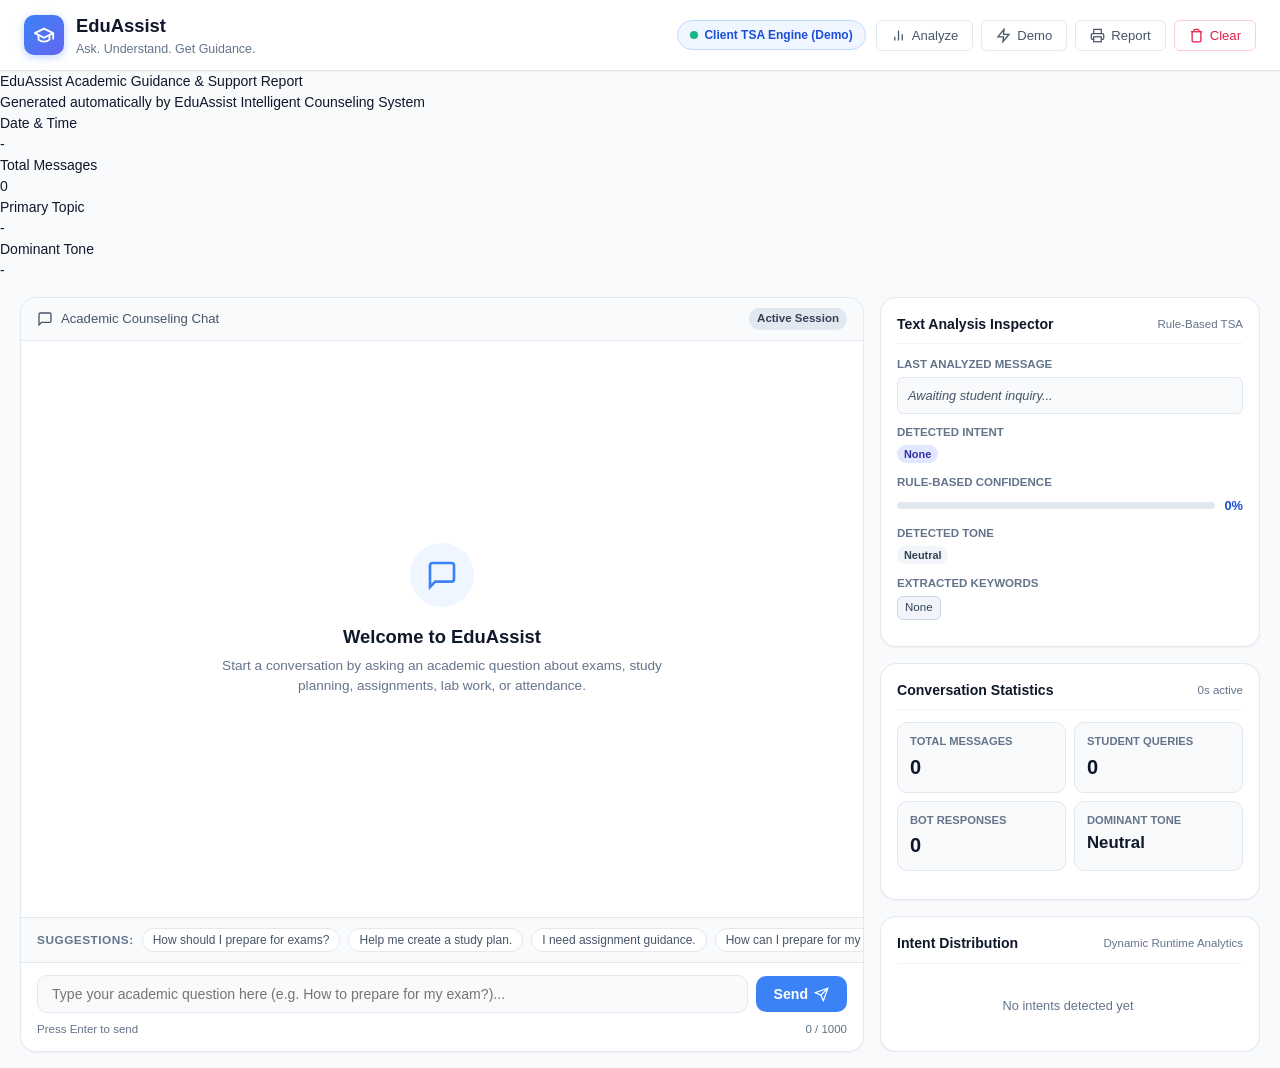
==== index.html @ 3dcf059a "feat: complete EduAssist TSA chatbot with dual-mode Flask API and GitHub Pages demo" ====
<!DOCTYPE html>
<html lang="en">
<head>
  <meta charset="UTF-8">
  <meta name="viewport" content="width=device-width, initial-scale=1.0">
  <title>EduAssist — Intelligent Student Support & Academic Guidance Chatbot</title>
  
  <!-- Relative paths ensure 100% compatibility with GitHub Pages repository subpaths -->
  <link rel="stylesheet" href="./css/styles.css">
  <link rel="stylesheet" href="./css/print.css" media="print">
  <link rel="icon" href="data:image/svg+xml,<svg xmlns='http://www.w3.org/2000/svg' viewBox='0 0 24 24' fill='%233b82f6'><path d='M12 3L1 9l11 6 9-4.91V17h2V9L12 3zm0 8.55L4.47 9 12 4.91 19.53 9 12 11.55zM5 13.18v4L12 21l7-3.82v-4L12 17l-7-3.82z'/></svg>">
</head>
<body>

  <!-- Application Header -->
  <header class="app-header">
    <div class="brand-section">
      <div class="brand-icon">
        <svg width="22" height="22" viewBox="0 0 24 24" fill="none" stroke="currentColor" stroke-width="2" stroke-linecap="round" stroke-linejoin="round">
          <path d="M22 10v6M2 10l10-5 10 5-10 5z"/>
          <path d="M6 12v5c3 3 9 3 12 0v-5"/>
        </svg>
      </div>
      <div class="brand-title-wrap">
        <h1 class="brand-title">EduAssist</h1>
        <span class="brand-tagline">Ask. Understand. Get Guidance.</span>
      </div>
    </div>

    <div class="header-status-controls">
      <!-- Active Processing Engine Badge -->
      <div id="engineModeBadge" class="engine-badge" title="Click to view engine architecture">
        <span class="engine-dot"></span>
        <span id="engineModeText">Connecting...</span>
      </div>

      <!-- Action Buttons -->
      <div class="header-actions">
        <button id="btnAnalyze" class="btn btn-secondary" title="Analyze conversation summary">
          <svg width="15" height="15" viewBox="0 0 24 24" fill="none" stroke="currentColor" stroke-width="2"><path d="M18 20V10M12 20V4M6 20v-6"/></svg>
          Analyze
        </button>
        <button id="btnDemo" class="btn btn-secondary" title="Load realistic demo conversation">
          <svg width="15" height="15" viewBox="0 0 24 24" fill="none" stroke="currentColor" stroke-width="2"><polygon points="13 2 3 14 12 14 11 22 21 10 12 10 13 2"/></svg>
          Demo
        </button>
        <button id="btnPrint" class="btn btn-secondary" title="Print or Export conversation report">
          <svg width="15" height="15" viewBox="0 0 24 24" fill="none" stroke="currentColor" stroke-width="2"><polyline points="6 9 6 2 18 2 18 9"/><path d="M6 18H4a2 2 0 0 1-2-2v-5a2 2 0 0 1 2-2h16a2 2 0 0 1 2 2v5a2 2 0 0 1-2 2h-2"/><rect x="6" y="14" width="12" height="8"/></svg>
          Report
        </button>
        <button id="btnClear" class="btn btn-danger-outline" title="Clear current chat and reset analytics">
          <svg width="15" height="15" viewBox="0 0 24 24" fill="none" stroke="currentColor" stroke-width="2"><polyline points="3 6 5 6 21 6"/><path d="M19 6v14a2 2 0 0 1-2 2H7a2 2 0 0 1-2-2V6m3 0V4a2 2 0 0 1 2-2h4a2 2 0 0 1 2 2v2"/></svg>
          Clear
        </button>
      </div>
    </div>
  </header>

  <!-- Printable Header Container (Used exclusively when printing report) -->
  <div class="print-report-header">
    <div class="print-report-title">EduAssist Academic Guidance & Support Report</div>
    <div class="print-report-subtitle">Generated automatically by EduAssist Intelligent Counseling System</div>
    <div class="print-meta-grid">
      <div class="print-meta-item">
        <div class="print-meta-label">Date & Time</div>
        <div id="printDate" class="print-meta-val">-</div>
      </div>
      <div class="print-meta-item">
        <div class="print-meta-label">Total Messages</div>
        <div id="printTotalMsgs" class="print-meta-val">0</div>
      </div>
      <div class="print-meta-item">
        <div class="print-meta-label">Primary Topic</div>
        <div id="printPrimaryIntent" class="print-meta-val">-</div>
      </div>
      <div class="print-meta-item">
        <div class="print-meta-label">Dominant Tone</div>
        <div id="printTone" class="print-meta-val">-</div>
      </div>
    </div>
  </div>

  <!-- Main Application Workspace -->
  <main class="main-container">
    
    <!-- Left Column: Chat Workspace -->
    <section class="chat-workspace">
      <div class="chat-banner">
        <div class="chat-banner-info">
          <svg width="16" height="16" viewBox="0 0 24 24" fill="none" stroke="currentColor" stroke-width="2"><path d="M21 15a2 2 0 0 1-2 2H7l-4 4V5a2 2 0 0 1 2-2h14a2 2 0 0 1 2 2z"/></svg>
          Academic Counseling Chat
        </div>
        <span class="chat-banner-badge" id="sessionStatusBadge">Active Session</span>
      </div>

      <!-- Message History Container -->
      <div id="chatMessages" class="chat-messages">
        <!-- Empty State Placeholder -->
        <div id="emptyState" class="chat-empty-state">
          <div class="empty-state-icon">
            <svg width="32" height="32" viewBox="0 0 24 24" fill="none" stroke="currentColor" stroke-width="2"><path d="M21 15a2 2 0 0 1-2 2H7l-4 4V5a2 2 0 0 1 2-2h14a2 2 0 0 1 2 2z"/></svg>
          </div>
          <h2 class="empty-state-title">Welcome to EduAssist</h2>
          <p class="empty-state-desc">
            Start a conversation by asking an academic question about exams, study planning, assignments, lab work, or attendance.
          </p>
        </div>
      </div>

      <!-- Typing Indicator -->
      <div id="typingIndicator" class="typing-indicator">
        <div class="typing-dots">
          <span class="typing-dot"></span>
          <span class="typing-dot"></span>
          <span class="typing-dot"></span>
        </div>
        <span>Analyzing your question...</span>
      </div>

      <!-- Suggested Questions Bar -->
      <div class="suggested-bar">
        <span class="suggested-label">Suggestions:</span>
        <button class="suggested-btn" data-query="How should I prepare for exams?">How should I prepare for exams?</button>
        <button class="suggested-btn" data-query="Help me create a study plan.">Help me create a study plan.</button>
        <button class="suggested-btn" data-query="I need assignment guidance.">I need assignment guidance.</button>
        <button class="suggested-btn" data-query="How can I prepare for my lab?">How can I prepare for my lab?</button>
        <button class="suggested-btn" data-query="How can I improve my attendance?">How can I improve my attendance?</button>
      </div>

      <!-- Message Composer -->
      <footer class="chat-composer">
        <div class="composer-input-row">
          <input 
            type="text" 
            id="messageInput" 
            class="composer-input" 
            placeholder="Type your academic question here (e.g. How to prepare for my exam?)..." 
            maxlength="1000"
            autocomplete="off"
          />
          <button id="btnSend" class="btn-send" title="Send message">
            <span>Send</span>
            <svg width="15" height="15" viewBox="0 0 24 24" fill="none" stroke="currentColor" stroke-width="2"><line x1="22" y1="2" x2="11" y2="13"/><polygon points="22 2 15 22 11 13 2 9 22 2"/></svg>
          </button>
        </div>
        <div class="composer-meta">
          <span>Press Enter to send</span>
          <span id="charCounter">0 / 1000</span>
        </div>
      </footer>
    </section>

    <!-- Right Column: Text Analysis & Dashboard Workspace -->
    <aside class="analytics-workspace">
      
      <!-- Panel 1: Live Text Analysis Inspector -->
      <div class="panel-card">
        <div class="panel-title">
          <span>Text Analysis Inspector</span>
          <span class="panel-subtitle">Rule-Based TSA</span>
        </div>

        <div class="analysis-inspect-row">
          <div class="inspect-label">Last Analyzed Message</div>
          <div id="inspectMessage" class="inspect-msg-box">Awaiting student inquiry...</div>
        </div>

        <div class="analysis-inspect-row">
          <div class="inspect-label">Detected Intent</div>
          <div id="inspectIntent" class="inspect-val">
            <span class="tag-badge tag-intent">None</span>
          </div>
        </div>

        <div class="analysis-inspect-row">
          <div class="inspect-label">Rule-Based Confidence</div>
          <div class="confidence-bar-wrap">
            <div class="progress-track">
              <div id="confidenceFill" class="progress-fill" style="width: 0%;"></div>
            </div>
            <span id="confidenceValText" class="confidence-val-text">0%</span>
          </div>
        </div>

        <div class="analysis-inspect-row">
          <div class="inspect-label">Detected Tone</div>
          <div id="inspectTone" class="inspect-val">
            <span class="tag-badge tag-tone-neutral">Neutral</span>
          </div>
        </div>

        <div class="analysis-inspect-row">
          <div class="inspect-label">Extracted Keywords</div>
          <div id="inspectKeywords" class="keyword-tags-wrap">
            <span class="keyword-tag">None</span>
          </div>
        </div>
      </div>

      <!-- Panel 2: Conversation Statistics -->
      <div class="panel-card">
        <div class="panel-title">
          <span>Conversation Statistics</span>
          <span class="panel-subtitle" id="statDuration">0s active</span>
        </div>

        <div class="dashboard-grid">
          <div class="stat-card">
            <span class="stat-label">Total Messages</span>
            <span id="statTotalMsgs" class="stat-value">0</span>
          </div>
          <div class="stat-card">
            <span class="stat-label">Student Queries</span>
            <span id="statStudentMsgs" class="stat-value">0</span>
          </div>
          <div class="stat-card">
            <span class="stat-label">Bot Responses</span>
            <span id="statBotMsgs" class="stat-value">0</span>
          </div>
          <div class="stat-card">
            <span class="stat-label">Dominant Tone</span>
            <span id="statDominantTone" class="stat-value" style="font-size: 1.05rem;">Neutral</span>
          </div>
        </div>
      </div>

      <!-- Panel 3: Intent Analytics Distribution -->
      <div class="panel-card">
        <div class="panel-title">
          <span>Intent Distribution</span>
          <span class="panel-subtitle">Dynamic Runtime Analytics</span>
        </div>

        <div id="intentDistList" class="distribution-list">
          <div style="font-size: 0.8rem; color: var(--color-text-muted); text-align: center; padding: 20px 0;">
            No intents detected yet
          </div>
        </div>
      </div>

    </aside>
  </main>

  <!-- ============================================================================
       Modals
       ============================================================================ -->

  <!-- Modal 1: Clear Confirmation -->
  <div id="modalClear" class="modal-overlay">
    <div class="modal-box">
      <div class="modal-header">
        <h3 class="modal-title">Clear Conversation History</h3>
        <button class="btn-close-modal" data-close-modal="modalClear">&times;</button>
      </div>
      <div class="modal-body">
        <p>Are you sure you want to clear the entire chat conversation?</p>
        <p style="margin-top: 10px;">This will reset runtime conversation logs, intent distribution metrics, and live session analytics.</p>
      </div>
      <div class="modal-footer">
        <button class="btn btn-secondary" data-close-modal="modalClear">Cancel</button>
        <button id="btnConfirmClear" class="btn btn-primary" style="background-color: #e11d48;">Clear All</button>
      </div>
    </div>
  </div>

  <!-- Modal 2: Conversation Analysis Summary -->
  <div id="modalAnalysis" class="modal-overlay">
    <div class="modal-box" style="max-width: 650px;">
      <div class="modal-header">
        <h3 class="modal-title">Conversation Analysis & Summary</h3>
        <button class="btn-close-modal" data-close-modal="modalAnalysis">&times;</button>
      </div>
      <div id="analysisModalBody" class="modal-body">
        <!-- Rendered dynamically -->
      </div>
      <div class="modal-footer">
        <button id="btnExportAnalysis" class="btn btn-primary">
          <svg width="15" height="15" viewBox="0 0 24 24" fill="none" stroke="currentColor" stroke-width="2"><polyline points="6 9 6 2 18 2 18 9"/><path d="M6 18H4a2 2 0 0 1-2-2v-5a2 2 0 0 1 2-2h16a2 2 0 0 1 2 2v5a2 2 0 0 1-2 2h-2"/><rect x="6" y="14" width="12" height="8"/></svg>
          Print Report
        </button>
        <button class="btn btn-secondary" data-close-modal="modalAnalysis">Close</button>
      </div>
    </div>
  </div>

  <!-- Modal 3: Engine Architecture Information -->
  <div id="modalEngineInfo" class="modal-overlay">
    <div class="modal-box">
      <div class="modal-header">
        <h3 class="modal-title">EduAssist Architecture & Engine Mode</h3>
        <button class="btn-close-modal" data-close-modal="modalEngineInfo">&times;</button>
      </div>
      <div class="modal-body">
        <p><strong>EduAssist Dual-Engine Architecture:</strong></p>
        <p style="margin-top: 8px;">
          <strong>Mode 1 — Full Flask Application:</strong><br>
          Browser (HTML/CSS/JS) &rarr; Fetch API &rarr; Flask REST API &rarr; Python NLP Preprocessing & Intent Engine.
        </p>
        <p style="margin-top: 10px;">
          <strong>Mode 2 — GitHub Pages Static Demo:</strong><br>
          Static Browser &rarr; Client-Side TSA Engine (Vanilla JavaScript). Reproduces 100% of the identical preprocessing, intent matching, tone detection, and confidence estimation without needing a Python backend on static GitHub Pages hosting.
        </p>
        <div style="margin-top: 14px; padding: 10px; background-color: #f1f5f9; border-radius: 6px; font-size: 0.8rem;">
          <strong>Currently Active Engine:</strong> <span id="currentEngineDetailsText" style="color: var(--color-brand-dark); font-weight: bold;">Detecting...</span>
        </div>
      </div>
      <div class="modal-footer">
        <button class="btn btn-secondary" data-close-modal="modalEngineInfo">Close</button>
      </div>
    </div>
  </div>

  <!-- Toast Container -->
  <div id="toastContainer" class="toast-container"></div>

  <!-- Scripts -->
  <!-- Relative paths ensure 100% GitHub Pages compatibility -->
  <script src="./js/tsa_engine.js"></script>
  <script src="./js/api_client.js"></script>
  <script src="./js/app.js"></script>

</body>
</html>
---- css/styles.css ----
/* ==============================================================================
   EduAssist - Intelligent Student Support & Academic Guidance Chatbot
   Modern Education / TSA Design System Stylesheet
   ============================================================================== */

:root {
  --font-family: -apple-system, BlinkMacSystemFont, "Segoe UI", Roboto, "Helvetica Neue", Arial, sans-serif;
  
  /* Primary & Slate Palette */
  --color-bg: #f8fafc;
  --color-surface: #ffffff;
  --color-surface-hover: #f1f5f9;
  --color-border: #e2e8f0;
  --color-border-focus: #3b82f6;
  
  --color-text-primary: #0f172a;
  --color-text-secondary: #475569;
  --color-text-muted: #64748b;
  --color-text-inverse: #ffffff;
  
  /* Brand Accent */
  --color-brand: #3b82f6;
  --color-brand-hover: #2563eb;
  --color-brand-light: #eff6ff;
  --color-brand-dark: #1d4ed8;
  --color-indigo: #6366f1;
  --color-indigo-light: #eef2ff;

  /* Emotional & Status Tones */
  --color-positive: #10b981;
  --color-positive-bg: #ecfdf5;
  --color-positive-border: #a7f3d0;
  --color-positive-text: #065f46;

  --color-concerned: #f59e0b;
  --color-concerned-bg: #fffbeb;
  --color-concerned-border: #fde68a;
  --color-concerned-text: #92400e;

  --color-frustrated: #f43f5e;
  --color-frustrated-bg: #fff1f2;
  --color-frustrated-border: #fecdd3;
  --color-frustrated-text: #9f1239;

  --color-neutral: #64748b;
  --color-neutral-bg: #f1f5f9;
  --color-neutral-border: #cbd5e1;
  --color-neutral-text: #334155;

  /* Shadows & Radius */
  --radius-sm: 6px;
  --radius-md: 10px;
  --radius-lg: 16px;
  --radius-full: 9999px;

  --shadow-sm: 0 1px 2px 0 rgba(0, 0, 0, 0.05);
  --shadow-md: 0 4px 6px -1px rgba(0, 0, 0, 0.08), 0 2px 4px -2px rgba(0, 0, 0, 0.04);
  --shadow-lg: 0 10px 15px -3px rgba(0, 0, 0, 0.1), 0 4px 6px -4px rgba(0, 0, 0, 0.05);
  --shadow-modal: 0 20px 25px -5px rgba(0, 0, 0, 0.15), 0 8px 10px -6px rgba(0, 0, 0, 0.1);

  --transition-fast: 0.15s ease;
  --transition-normal: 0.25s ease;
}

*, *::before, *::after {
  box-sizing: border-box;
  margin: 0;
  padding: 0;
}

body {
  font-family: var(--font-family);
  background-color: var(--color-bg);
  color: var(--color-text-primary);
  line-height: 1.5;
  font-size: 14px;
  -webkit-font-smoothing: antialiased;
  min-height: 100vh;
  display: flex;
  flex-direction: column;
}

/* ==============================================================================
   Application Header
   ============================================================================== */
.app-header {
  background-color: var(--color-surface);
  border-bottom: 1px solid var(--color-border);
  padding: 12px 24px;
  display: flex;
  align-items: center;
  justify-content: space-between;
  position: sticky;
  top: 0;
  z-index: 40;
  box-shadow: var(--shadow-sm);
}

.brand-section {
  display: flex;
  align-items: center;
  gap: 12px;
}

.brand-icon {
  width: 40px;
  height: 40px;
  border-radius: var(--radius-md);
  background: linear-gradient(135deg, var(--color-brand), var(--color-indigo));
  display: flex;
  align-items: center;
  justify-content: center;
  color: white;
  box-shadow: 0 2px 8px rgba(59, 130, 246, 0.35);
}

.brand-title-wrap {
  display: flex;
  flex-direction: column;
}

.brand-title {
  font-size: 1.15rem;
  font-weight: 700;
  color: var(--color-text-primary);
  display: flex;
  align-items: center;
  gap: 8px;
}

.brand-tagline {
  font-size: 0.78rem;
  color: var(--color-text-muted);
  font-weight: 500;
}

.header-status-controls {
  display: flex;
  align-items: center;
  gap: 10px;
}

/* Engine Mode Badge */
.engine-badge {
  display: inline-flex;
  align-items: center;
  gap: 6px;
  padding: 5px 12px;
  border-radius: var(--radius-full);
  font-size: 0.75rem;
  font-weight: 600;
  background-color: var(--color-brand-light);
  color: var(--color-brand-dark);
  border: 1px solid rgba(59, 130, 246, 0.2);
  cursor: pointer;
  transition: var(--transition-fast);
}

.engine-badge:hover {
  background-color: #dbeafe;
}

.engine-dot {
  width: 8px;
  height: 8px;
  border-radius: 50%;
  background-color: var(--color-positive);
  animation: pulse-dot 2s infinite ease-in-out;
}

@keyframes pulse-dot {
  0%, 100% { opacity: 1; transform: scale(1); }
  50% { opacity: 0.6; transform: scale(1.2); }
}

/* Header Action Buttons */
.header-actions {
  display: flex;
  align-items: center;
  gap: 8px;
}

.btn {
  display: inline-flex;
  align-items: center;
  justify-content: center;
  gap: 6px;
  padding: 7px 14px;
  font-size: 0.82rem;
  font-weight: 500;
  border-radius: var(--radius-sm);
  border: 1px solid transparent;
  cursor: pointer;
  transition: var(--transition-fast);
  text-decoration: none;
  font-family: inherit;
}

.btn-secondary {
  background-color: var(--color-surface);
  border-color: var(--color-border);
  color: var(--color-text-secondary);
}

.btn-secondary:hover {
  background-color: var(--color-surface-hover);
  color: var(--color-text-primary);
  border-color: #cbd5e1;
}

.btn-primary {
  background-color: var(--color-brand);
  color: white;
}

.btn-primary:hover {
  background-color: var(--color-brand-hover);
}

.btn-danger-outline {
  background-color: transparent;
  border-color: #fecdd3;
  color: #e11d48;
}

.btn-danger-outline:hover {
  background-color: #fff1f2;
}

/* ==============================================================================
   Main Workspace Layout
   ============================================================================== */
.main-container {
  flex: 1;
  max-width: 1440px;
  width: 100%;
  margin: 0 auto;
  padding: 16px 20px;
  display: grid;
  grid-template-columns: 1fr 380px;
  gap: 16px;
  height: calc(100vh - 65px);
  overflow: hidden;
}

/* ==============================================================================
   Chat Workspace Column
   ============================================================================== */
.chat-workspace {
  background-color: var(--color-surface);
  border: 1px solid var(--color-border);
  border-radius: var(--radius-lg);
  display: flex;
  flex-direction: column;
  height: 100%;
  overflow: hidden;
  box-shadow: var(--shadow-sm);
}

.chat-banner {
  padding: 10px 16px;
  background-color: #f8fafc;
  border-bottom: 1px solid var(--color-border);
  display: flex;
  align-items: center;
  justify-content: space-between;
}

.chat-banner-info {
  display: flex;
  align-items: center;
  gap: 8px;
  font-size: 0.82rem;
  color: var(--color-text-secondary);
  font-weight: 500;
}

.chat-banner-badge {
  padding: 2px 8px;
  border-radius: var(--radius-full);
  font-size: 0.72rem;
  background-color: #e2e8f0;
  color: #334155;
  font-weight: 600;
}

/* Message Thread */
.chat-messages {
  flex: 1;
  overflow-y: auto;
  padding: 20px;
  display: flex;
  flex-direction: column;
  gap: 16px;
  scroll-behavior: smooth;
}

/* Empty State */
.chat-empty-state {
  display: flex;
  flex-direction: column;
  align-items: center;
  justify-content: center;
  text-align: center;
  height: 100%;
  padding: 40px 20px;
  color: var(--color-text-muted);
}

.empty-state-icon {
  width: 64px;
  height: 64px;
  border-radius: 50%;
  background-color: var(--color-brand-light);
  color: var(--color-brand);
  display: flex;
  align-items: center;
  justify-content: center;
  margin-bottom: 16px;
}

.empty-state-title {
  font-size: 1.15rem;
  font-weight: 600;
  color: var(--color-text-primary);
  margin-bottom: 6px;
}

.empty-state-desc {
  font-size: 0.85rem;
  max-width: 440px;
  line-height: 1.45;
  margin-bottom: 20px;
}

/* Message Rows */
.message-row {
  display: flex;
  gap: 12px;
  max-width: 82%;
  animation: fadeIn 0.2s ease forwards;
}

@keyframes fadeIn {
  from { opacity: 0; transform: translateY(6px); }
  to { opacity: 1; transform: translateY(0); }
}

.message-row.student {
  align-self: flex-end;
  flex-direction: row-reverse;
}

.message-row.bot {
  align-self: flex-start;
}

.avatar {
  width: 34px;
  height: 34px;
  border-radius: 50%;
  flex-shrink: 0;
  display: flex;
  align-items: center;
  justify-content: center;
  font-size: 0.85rem;
  font-weight: 600;
}

.avatar-bot {
  background: linear-gradient(135deg, var(--color-brand), var(--color-indigo));
  color: white;
  box-shadow: 0 2px 4px rgba(59, 130, 246, 0.25);
}

.avatar-student {
  background-color: #0f172a;
  color: white;
}

.message-body {
  display: flex;
  flex-direction: column;
  gap: 5px;
}

.message-bubble {
  padding: 12px 16px;
  border-radius: var(--radius-lg);
  font-size: 0.88rem;
  line-height: 1.5;
  word-break: break-word;
}

.message-row.student .message-bubble {
  background-color: #0f172a;
  color: #ffffff;
  border-bottom-right-radius: 4px;
}

.message-row.bot .message-bubble {
  background-color: #ffffff;
  color: var(--color-text-primary);
  border: 1px solid var(--color-border);
  border-bottom-left-radius: 4px;
  box-shadow: var(--shadow-sm);
}

.message-bubble p {
  margin-bottom: 8px;
}

.message-bubble p:last-child {
  margin-bottom: 0;
}

.message-bubble ul, .message-bubble ol {
  margin-left: 20px;
  margin-top: 6px;
  margin-bottom: 6px;
}

.message-bubble li {
  margin-bottom: 4px;
}

.message-meta {
  display: flex;
  align-items: center;
  gap: 8px;
  font-size: 0.72rem;
  color: var(--color-text-muted);
}

.message-row.student .message-meta {
  justify-content: flex-end;
}

/* Badges for Intent & Tone in Message Meta */
.tag-badge {
  display: inline-flex;
  align-items: center;
  gap: 4px;
  padding: 1px 7px;
  border-radius: var(--radius-full);
  font-size: 0.68rem;
  font-weight: 600;
}

.tag-intent {
  background-color: #e0e7ff;
  color: #3730a3;
}

.tag-tone-positive {
  background-color: var(--color-positive-bg);
  color: var(--color-positive-text);
  border: 1px solid var(--color-positive-border);
}

.tag-tone-concerned {
  background-color: var(--color-concerned-bg);
  color: var(--color-concerned-text);
  border: 1px solid var(--color-concerned-border);
}

.tag-tone-frustrated {
  background-color: var(--color-frustrated-bg);
  color: var(--color-frustrated-text);
  border: 1px solid var(--color-frustrated-border);
}

.tag-tone-neutral {
  background-color: var(--color-neutral-bg);
  color: var(--color-neutral-text);
}

/* Follow-up Suggestion Chips */
.follow-up-container {
  display: flex;
  flex-wrap: wrap;
  gap: 6px;
  margin-top: 8px;
}

.follow-up-chip {
  padding: 5px 12px;
  border-radius: var(--radius-full);
  background-color: var(--color-brand-light);
  border: 1px solid #bfdbfe;
  color: var(--color-brand-dark);
  font-size: 0.76rem;
  font-weight: 500;
  cursor: pointer;
  transition: var(--transition-fast);
  display: inline-flex;
  align-items: center;
  gap: 4px;
}

.follow-up-chip:hover {
  background-color: #dbeafe;
  border-color: #93c5fd;
  transform: translateY(-1px);
}

/* Typing Indicator */
.typing-indicator {
  display: none;
  align-items: center;
  gap: 10px;
  padding: 10px 16px;
  background-color: #f8fafc;
  border: 1px solid var(--color-border);
  border-radius: var(--radius-lg);
  font-size: 0.8rem;
  color: var(--color-text-secondary);
  align-self: flex-start;
  margin-bottom: 12px;
}

.typing-indicator.active {
  display: inline-flex;
  animation: fadeIn 0.2s ease;
}

.typing-dots {
  display: flex;
  gap: 4px;
}

.typing-dot {
  width: 6px;
  height: 6px;
  background-color: var(--color-brand);
  border-radius: 50%;
  animation: typingBounce 1.4s infinite ease-in-out both;
}

.typing-dot:nth-child(1) { animation-delay: -0.32s; }
.typing-dot:nth-child(2) { animation-delay: -0.16s; }

@keyframes typingBounce {
  0%, 80%, 100% { transform: scale(0.6); opacity: 0.4; }
  40% { transform: scale(1); opacity: 1; }
}

/* Suggested Questions Bar */
.suggested-bar {
  padding: 10px 16px;
  background-color: #f8fafc;
  border-top: 1px solid var(--color-border);
  border-bottom: 1px solid var(--color-border);
  display: flex;
  align-items: center;
  gap: 8px;
  overflow-x: auto;
  white-space: nowrap;
}

.suggested-label {
  font-size: 0.74rem;
  font-weight: 600;
  text-transform: uppercase;
  letter-spacing: 0.5px;
  color: var(--color-text-muted);
  flex-shrink: 0;
}

.suggested-btn {
  padding: 4px 10px;
  border-radius: var(--radius-full);
  background-color: var(--color-surface);
  border: 1px solid var(--color-border);
  color: var(--color-text-secondary);
  font-size: 0.75rem;
  cursor: pointer;
  transition: var(--transition-fast);
  flex-shrink: 0;
}

.suggested-btn:hover {
  background-color: var(--color-surface-hover);
  color: var(--color-brand);
  border-color: #93c5fd;
}

/* Composer Area */
.chat-composer {
  padding: 12px 16px;
  background-color: var(--color-surface);
  display: flex;
  flex-direction: column;
  gap: 8px;
}

.composer-input-row {
  display: flex;
  gap: 8px;
  align-items: center;
}

.composer-input {
  flex: 1;
  padding: 10px 14px;
  border-radius: var(--radius-md);
  border: 1px solid var(--color-border);
  background-color: #f8fafc;
  font-family: inherit;
  font-size: 0.88rem;
  color: var(--color-text-primary);
  outline: none;
  transition: var(--transition-fast);
}

.composer-input:focus {
  background-color: #ffffff;
  border-color: var(--color-border-focus);
  box-shadow: 0 0 0 3px rgba(59, 130, 246, 0.15);
}

.btn-send {
  padding: 10px 18px;
  border-radius: var(--radius-md);
  background-color: var(--color-brand);
  color: white;
  border: none;
  font-weight: 600;
  font-size: 0.88rem;
  cursor: pointer;
  display: flex;
  align-items: center;
  gap: 6px;
  transition: var(--transition-fast);
}

.btn-send:hover {
  background-color: var(--color-brand-hover);
}

.btn-send:disabled {
  opacity: 0.6;
  cursor: not-allowed;
}

.composer-meta {
  display: flex;
  justify-content: space-between;
  align-items: center;
  font-size: 0.72rem;
  color: var(--color-text-muted);
}

/* ==============================================================================
   Right Side: Text Analysis & Dashboard Column
   ============================================================================== */
.analytics-workspace {
  display: flex;
  flex-direction: column;
  gap: 16px;
  height: 100%;
  overflow-y: auto;
}

.panel-card {
  background-color: var(--color-surface);
  border: 1px solid var(--color-border);
  border-radius: var(--radius-lg);
  padding: 16px;
  box-shadow: var(--shadow-sm);
}

.panel-title {
  font-size: 0.88rem;
  font-weight: 700;
  color: var(--color-text-primary);
  display: flex;
  align-items: center;
  justify-content: space-between;
  margin-bottom: 12px;
  border-bottom: 1px solid #f1f5f9;
  padding-bottom: 8px;
}

.panel-subtitle {
  font-size: 0.72rem;
  color: var(--color-text-muted);
  font-weight: 500;
}

/* Live Text Analysis Inspector */
.analysis-inspect-row {
  margin-bottom: 10px;
}

.inspect-label {
  font-size: 0.72rem;
  font-weight: 600;
  text-transform: uppercase;
  color: var(--color-text-muted);
  margin-bottom: 3px;
}

.inspect-val {
  font-size: 0.84rem;
  color: var(--color-text-primary);
  font-weight: 500;
}

.inspect-msg-box {
  background-color: #f8fafc;
  border: 1px solid var(--color-border);
  border-radius: var(--radius-sm);
  padding: 8px 10px;
  font-size: 0.8rem;
  color: var(--color-text-secondary);
  font-style: italic;
  max-height: 55px;
  overflow-y: auto;
}

/* Confidence Bar */
.confidence-bar-wrap {
  display: flex;
  align-items: center;
  gap: 10px;
  margin-top: 4px;
}

.progress-track {
  flex: 1;
  height: 7px;
  border-radius: var(--radius-full);
  background-color: #e2e8f0;
  overflow: hidden;
}

.progress-fill {
  height: 100%;
  border-radius: var(--radius-full);
  background: linear-gradient(90deg, var(--color-brand), var(--color-indigo));
  transition: width 0.3s ease;
}

.confidence-val-text {
  font-size: 0.8rem;
  font-weight: 700;
  color: var(--color-brand-dark);
}

/* Keywords Chips */
.keyword-tags-wrap {
  display: flex;
  flex-wrap: wrap;
  gap: 4px;
  margin-top: 4px;
}

.keyword-tag {
  background-color: #f1f5f9;
  color: #334155;
  border: 1px solid #cbd5e1;
  padding: 2px 7px;
  border-radius: var(--radius-sm);
  font-size: 0.72rem;
  font-weight: 500;
}

/* Dashboard Metric Cards Grid */
.dashboard-grid {
  display: grid;
  grid-template-columns: repeat(2, 1fr);
  gap: 8px;
  margin-bottom: 12px;
}

.stat-card {
  background-color: #f8fafc;
  border: 1px solid var(--color-border);
  border-radius: var(--radius-md);
  padding: 10px 12px;
  display: flex;
  flex-direction: column;
}

.stat-label {
  font-size: 0.7rem;
  font-weight: 600;
  text-transform: uppercase;
  color: var(--color-text-muted);
}

.stat-value {
  font-size: 1.25rem;
  font-weight: 700;
  color: var(--color-text-primary);
  margin-top: 2px;
}

/* Intent Distribution Chart Bars */
.distribution-list {
  display: flex;
  flex-direction: column;
  gap: 8px;
  max-height: 200px;
  overflow-y: auto;
  padding-right: 4px;
}

.distribution-item {
  display: flex;
  flex-direction: column;
  gap: 3px;
}

.dist-header {
  display: flex;
  justify-content: space-between;
  font-size: 0.74rem;
  font-weight: 500;
  color: var(--color-text-secondary);
}

.dist-bar-track {
  height: 6px;
  border-radius: var(--radius-full);
  background-color: #e2e8f0;
  overflow: hidden;
}

.dist-bar-fill {
  height: 100%;
  border-radius: var(--radius-full);
  background-color: var(--color-brand);
  transition: width 0.3s ease;
}

/* ==============================================================================
   Modals
   ============================================================================== */
.modal-overlay {
  display: none;
  position: fixed;
  top: 0;
  left: 0;
  width: 100vw;
  height: 100vh;
  background-color: rgba(15, 23, 42, 0.5);
  backdrop-filter: blur(3px);
  z-index: 100;
  align-items: center;
  justify-content: center;
  padding: 16px;
}

.modal-overlay.active {
  display: flex;
  animation: fadeIn 0.15s ease;
}

.modal-box {
  background-color: var(--color-surface);
  border-radius: var(--radius-lg);
  box-shadow: var(--shadow-modal);
  width: 100%;
  max-width: 580px;
  max-height: 90vh;
  display: flex;
  flex-direction: column;
  overflow: hidden;
  animation: slideUp 0.2s ease;
}

@keyframes slideUp {
  from { opacity: 0; transform: translateY(12px) scale(0.98); }
  to { opacity: 1; transform: translateY(0) scale(1); }
}

.modal-header {
  padding: 16px 20px;
  border-bottom: 1px solid var(--color-border);
  display: flex;
  align-items: center;
  justify-content: space-between;
}

.modal-title {
  font-size: 1.05rem;
  font-weight: 700;
  color: var(--color-text-primary);
}

.btn-close-modal {
  background: none;
  border: none;
  font-size: 1.25rem;
  color: var(--color-text-muted);
  cursor: pointer;
  padding: 4px;
  border-radius: var(--radius-sm);
  display: flex;
  align-items: center;
  justify-content: center;
}

.btn-close-modal:hover {
  background-color: #f1f5f9;
  color: var(--color-text-primary);
}

.modal-body {
  padding: 20px;
  overflow-y: auto;
  font-size: 0.86rem;
  color: var(--color-text-secondary);
  line-height: 1.6;
}

.modal-footer {
  padding: 14px 20px;
  border-top: 1px solid var(--color-border);
  display: flex;
  justify-content: flex-end;
  gap: 10px;
  background-color: #f8fafc;
}

/* Toast Notifications */
.toast-container {
  position: fixed;
  bottom: 24px;
  right: 24px;
  display: flex;
  flex-direction: column;
  gap: 8px;
  z-index: 120;
  pointer-events: none;
}

.toast {
  padding: 10px 16px;
  border-radius: var(--radius-md);
  font-size: 0.84rem;
  font-weight: 500;
  background-color: #0f172a;
  color: white;
  box-shadow: var(--shadow-lg);
  pointer-events: auto;
  display: flex;
  align-items: center;
  gap: 8px;
  animation: slideToast 0.25s ease;
  max-width: 350px;
}

.toast.toast-error {
  background-color: #be123c;
}

.toast.toast-success {
  background-color: #065f46;
}

@keyframes slideToast {
  from { opacity: 0; transform: translateY(16px); }
  to { opacity: 1; transform: translateY(0); }
}

/* ==============================================================================
   Responsive Layout (Mobile & Tablet)
   ============================================================================== */
@media (max-width: 960px) {
  body {
    overflow-y: auto;
  }

  .app-header {
    flex-wrap: wrap;
    gap: 12px;
  }

  .header-actions {
    flex-wrap: wrap;
  }

  .main-container {
    grid-template-columns: 1fr;
    height: auto;
    overflow: visible;
  }

  .chat-workspace {
    height: 600px;
  }

  .analytics-workspace {
    height: auto;
    overflow: visible;
  }
}

@media (max-width: 600px) {
  .app-header {
    padding: 10px 14px;
  }

  .main-container {
    padding: 10px;
  }

  .message-row {
    max-width: 92%;
  }

  .dashboard-grid {
    grid-template-columns: 1fr 1fr;
  }
}
---- css/print.css ----
/* ==============================================================================
   EduAssist - A4 Friendly Print Stylesheet
   Formats the Conversation Report cleanly when exported or printed.
   ============================================================================== */

@media print {
  body {
    background: #ffffff !important;
    color: #000000 !important;
    font-size: 11pt !important;
    line-height: 1.4 !important;
  }

  /* Hide interactive interface components */
  .app-header,
  .suggested-bar,
  .chat-composer,
  .header-actions,
  .btn,
  .typing-indicator,
  .toast-container,
  .modal-overlay,
  .engine-badge {
    display: none !important;
  }

  /* Hide right panel elements that duplicate transcript */
  .analytics-workspace {
    display: none !important;
  }

  /* Expand print report container */
  .main-container {
    display: block !important;
    padding: 0 !important;
    margin: 0 !important;
    max-width: 100% !important;
    height: auto !important;
  }

  .chat-workspace {
    border: none !important;
    box-shadow: none !important;
    height: auto !important;
    overflow: visible !important;
  }

  .chat-messages {
    overflow: visible !important;
    height: auto !important;
    padding: 0 !important;
  }

  /* Printable Report Header */
  .print-report-header {
    display: block !important;
    border-bottom: 2px solid #334155;
    padding-bottom: 12px;
    margin-bottom: 20px;
  }

  .print-report-title {
    font-size: 18pt;
    font-weight: bold;
    color: #0f172a;
  }

  .print-report-subtitle {
    font-size: 11pt;
    color: #475569;
    margin-top: 4px;
  }

  .print-meta-grid {
    display: grid !important;
    grid-template-columns: repeat(4, 1fr);
    gap: 12px;
    margin: 16px 0;
    padding: 12px;
    background-color: #f8fafc;
    border: 1px solid #cbd5e1;
    border-radius: 6px;
    page-break-inside: avoid;
  }

  .print-meta-item {
    font-size: 9pt;
  }

  .print-meta-label {
    font-weight: bold;
    color: #475569;
    text-transform: uppercase;
  }

  .print-meta-val {
    font-size: 11pt;
    font-weight: bold;
    color: #0f172a;
    margin-top: 2px;
  }

  .message-row {
    max-width: 100% !important;
    page-break-inside: avoid;
    margin-bottom: 14px;
  }

  .message-bubble {
    border: 1px solid #cbd5e1 !important;
    background: #ffffff !important;
    color: #0f172a !important;
    box-shadow: none !important;
  }

  .message-row.student .message-bubble {
    background-color: #f1f5f9 !important;
    color: #0f172a !important;
  }

  .follow-up-container {
    display: none !important;
  }
}

.print-report-header,
.print-meta-grid {
  display: none;
}
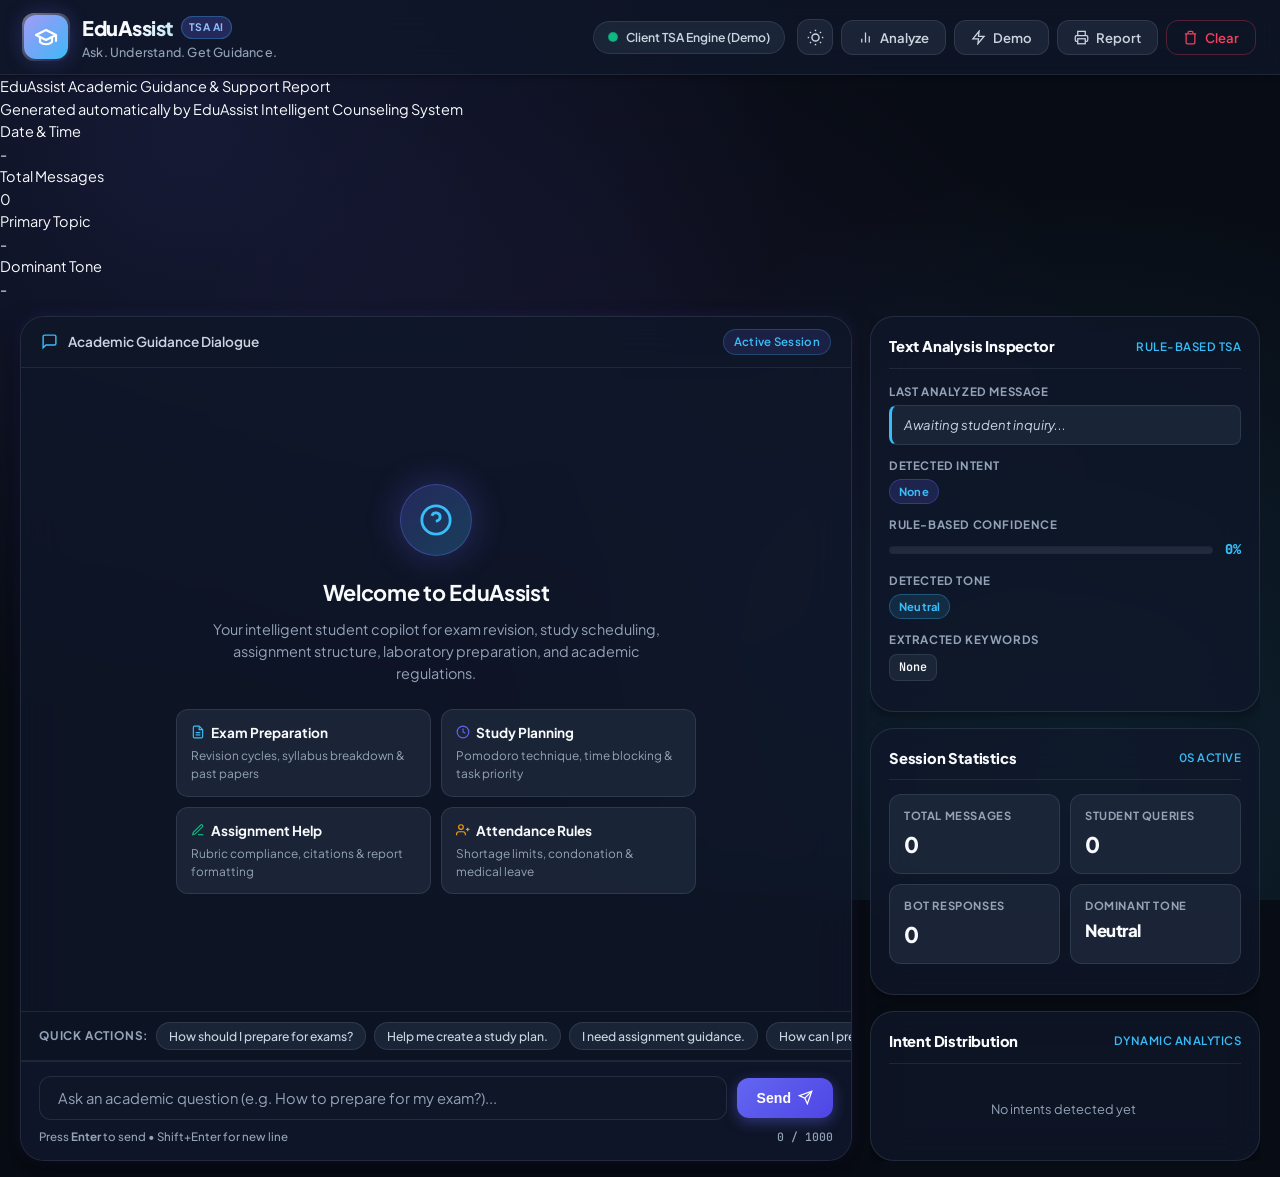
==== commit db556798: "feat(ui): enhance UI/UX with animated glassmorphism, dark/light theme, and lively micro-interactions" ====
--- a/index.html
+++ b/index.html
@@ -1,54 +1,67 @@
 <!DOCTYPE html>
-<html lang="en">
+<html lang="en" data-theme="dark">
 <head>
   <meta charset="UTF-8">
   <meta name="viewport" content="width=device-width, initial-scale=1.0">
   <title>EduAssist — Intelligent Student Support & Academic Guidance Chatbot</title>
   
+  <!-- Google Fonts Preconnect & Stylesheets -->
+  <link rel="preconnect" href="https://fonts.googleapis.com">
+  <link rel="preconnect" href="https://fonts.gstatic.com" crossorigin>
+  <link href="https://fonts.googleapis.com/css2?family=Plus+Jakarta+Sans:wght@300;400;500;600;700;800&family=JetBrains+Mono:wght@400;500;600&display=swap" rel="stylesheet">
+
   <!-- Relative paths ensure 100% compatibility with GitHub Pages repository subpaths -->
   <link rel="stylesheet" href="./css/styles.css">
   <link rel="stylesheet" href="./css/print.css" media="print">
-  <link rel="icon" href="data:image/svg+xml,<svg xmlns='http://www.w3.org/2000/svg' viewBox='0 0 24 24' fill='%233b82f6'><path d='M12 3L1 9l11 6 9-4.91V17h2V9L12 3zm0 8.55L4.47 9 12 4.91 19.53 9 12 11.55zM5 13.18v4L12 21l7-3.82v-4L12 17l-7-3.82z'/></svg>">
+  <link rel="icon" href="data:image/svg+xml,<svg xmlns='http://www.w3.org/2000/svg' viewBox='0 0 24 24' fill='%236366f1'><path d='M12 3L1 9l11 6 9-4.91V17h2V9L12 3zm0 8.55L4.47 9 12 4.91 19.53 9 12 11.55zM5 13.18v4L12 21l7-3.82v-4L12 17l-7-3.82z'/></svg>">
 </head>
 <body>
 
   <!-- Application Header -->
   <header class="app-header">
     <div class="brand-section">
-      <div class="brand-icon">
-        <svg width="22" height="22" viewBox="0 0 24 24" fill="none" stroke="currentColor" stroke-width="2" stroke-linecap="round" stroke-linejoin="round">
+      <div class="brand-icon-wrapper" id="brandLogo">
+        <svg width="24" height="24" viewBox="0 0 24 24" fill="none" stroke="currentColor" stroke-width="2.2" stroke-linecap="round" stroke-linejoin="round">
           <path d="M22 10v6M2 10l10-5 10 5-10 5z"/>
           <path d="M6 12v5c3 3 9 3 12 0v-5"/>
         </svg>
       </div>
       <div class="brand-title-wrap">
-        <h1 class="brand-title">EduAssist</h1>
+        <h1 class="brand-title">EduAssist <span style="font-size: 0.65rem; padding: 2px 7px; border-radius: 999px; background: rgba(99, 102, 241, 0.25); color: #38bdf8; border: 1px solid rgba(56, 189, 248, 0.3); font-weight: 700; letter-spacing: 0.5px;">TSA AI</span></h1>
         <span class="brand-tagline">Ask. Understand. Get Guidance.</span>
       </div>
     </div>
 
     <div class="header-status-controls">
-      <!-- Active Processing Engine Badge -->
-      <div id="engineModeBadge" class="engine-badge" title="Click to view engine architecture">
-        <span class="engine-dot"></span>
+      <!-- Active Processing Engine Badge with Radar Ping -->
+      <div id="engineModeBadge" class="engine-badge" title="Click to inspect Dual-Engine Architecture">
+        <span class="radar-wrapper">
+          <span class="radar-ping"></span>
+          <span class="radar-dot"></span>
+        </span>
         <span id="engineModeText">Connecting...</span>
       </div>
 
       <!-- Action Buttons -->
       <div class="header-actions">
-        <button id="btnAnalyze" class="btn btn-secondary" title="Analyze conversation summary">
+        <!-- Theme Toggle Button -->
+        <button id="btnThemeToggle" class="btn-theme-toggle" title="Toggle Dark / Light Theme" aria-label="Toggle Theme">
+          <svg id="themeIconSun" width="17" height="17" viewBox="0 0 24 24" fill="none" stroke="currentColor" stroke-width="2"><circle cx="12" cy="12" r="5"/><line x1="12" y1="1" x2="12" y2="3"/><line x1="12" y1="21" x2="12" y2="23"/><line x1="4.22" y1="4.22" x2="5.64" y2="5.64"/><line x1="18.36" y1="18.36" x2="19.78" y2="19.78"/><line x1="1" y1="12" x2="3" y2="12"/><line x1="21" y1="12" x2="23" y2="12"/><line x1="4.22" y1="19.78" x2="5.64" y2="18.36"/><line x1="18.36" y1="5.64" x2="19.78" y2="4.22"/></svg>
+        </button>
+
+        <button id="btnAnalyze" class="btn btn-secondary" title="Synthesize Conversation & Counseling Report">
           <svg width="15" height="15" viewBox="0 0 24 24" fill="none" stroke="currentColor" stroke-width="2"><path d="M18 20V10M12 20V4M6 20v-6"/></svg>
           Analyze
         </button>
-        <button id="btnDemo" class="btn btn-secondary" title="Load realistic demo conversation">
+        <button id="btnDemo" class="btn btn-secondary" title="Load Fictional Realistic Demo Dialogue">
           <svg width="15" height="15" viewBox="0 0 24 24" fill="none" stroke="currentColor" stroke-width="2"><polygon points="13 2 3 14 12 14 11 22 21 10 12 10 13 2"/></svg>
           Demo
         </button>
-        <button id="btnPrint" class="btn btn-secondary" title="Print or Export conversation report">
+        <button id="btnPrint" class="btn btn-secondary" title="Export or Print A4 Academic Report">
           <svg width="15" height="15" viewBox="0 0 24 24" fill="none" stroke="currentColor" stroke-width="2"><polyline points="6 9 6 2 18 2 18 9"/><path d="M6 18H4a2 2 0 0 1-2-2v-5a2 2 0 0 1 2-2h16a2 2 0 0 1 2 2v5a2 2 0 0 1-2 2h-2"/><rect x="6" y="14" width="12" height="8"/></svg>
           Report
         </button>
-        <button id="btnClear" class="btn btn-danger-outline" title="Clear current chat and reset analytics">
+        <button id="btnClear" class="btn btn-danger-outline" title="Clear Chat & Reset Runtime Session">
           <svg width="15" height="15" viewBox="0 0 24 24" fill="none" stroke="currentColor" stroke-width="2"><polyline points="3 6 5 6 21 6"/><path d="M19 6v14a2 2 0 0 1-2 2H7a2 2 0 0 1-2-2V6m3 0V4a2 2 0 0 1 2-2h4a2 2 0 0 1 2 2v2"/></svg>
           Clear
         </button>
@@ -56,7 +69,7 @@
     </div>
   </header>
 
-  <!-- Printable Header Container (Used exclusively when printing report) -->
+  <!-- Printable Header Container (Used exclusively when exporting/printing) -->
   <div class="print-report-header">
     <div class="print-report-title">EduAssist Academic Guidance & Support Report</div>
     <div class="print-report-subtitle">Generated automatically by EduAssist Intelligent Counseling System</div>
@@ -87,23 +100,54 @@
     <section class="chat-workspace">
       <div class="chat-banner">
         <div class="chat-banner-info">
-          <svg width="16" height="16" viewBox="0 0 24 24" fill="none" stroke="currentColor" stroke-width="2"><path d="M21 15a2 2 0 0 1-2 2H7l-4 4V5a2 2 0 0 1 2-2h14a2 2 0 0 1 2 2z"/></svg>
-          Academic Counseling Chat
+          <svg width="17" height="17" viewBox="0 0 24 24" fill="none" stroke="currentColor" stroke-width="2"><path d="M21 15a2 2 0 0 1-2 2H7l-4 4V5a2 2 0 0 1 2-2h14a2 2 0 0 1 2 2z"/></svg>
+          Academic Guidance Dialogue
         </div>
         <span class="chat-banner-badge" id="sessionStatusBadge">Active Session</span>
       </div>
 
       <!-- Message History Container -->
       <div id="chatMessages" class="chat-messages">
-        <!-- Empty State Placeholder -->
+        <!-- Empty State Placeholder with Quick-Start Interactive Prompts -->
         <div id="emptyState" class="chat-empty-state">
-          <div class="empty-state-icon">
-            <svg width="32" height="32" viewBox="0 0 24 24" fill="none" stroke="currentColor" stroke-width="2"><path d="M21 15a2 2 0 0 1-2 2H7l-4 4V5a2 2 0 0 1 2-2h14a2 2 0 0 1 2 2z"/></svg>
+          <div class="empty-state-orb">
+            <svg width="34" height="34" viewBox="0 0 24 24" fill="none" stroke="currentColor" stroke-width="2"><circle cx="12" cy="12" r="10"/><path d="M9.09 9a3 3 0 0 1 5.83 1c0 2-3 3-3 3"/><line x1="12" y1="17" x2="12.01" y2="17"/></svg>
           </div>
           <h2 class="empty-state-title">Welcome to EduAssist</h2>
           <p class="empty-state-desc">
-            Start a conversation by asking an academic question about exams, study planning, assignments, lab work, or attendance.
+            Your intelligent student copilot for exam revision, study scheduling, assignment structure, laboratory preparation, and academic regulations.
           </p>
+
+          <div class="empty-prompts-grid">
+            <div class="empty-prompt-card" data-prompt="How should I prepare for my upcoming exam?">
+              <span class="prompt-card-title">
+                <svg width="14" height="14" viewBox="0 0 24 24" fill="none" stroke="#38bdf8" stroke-width="2"><path d="M14 2H6a2 2 0 0 0-2 2v16a2 2 0 0 0 2 2h12a2 2 0 0 0 2-2V8z"/><polyline points="14 2 14 8 20 8"/><line x1="16" y1="13" x2="8" y2="13"/><line x1="16" y1="17" x2="8" y2="17"/></svg>
+                Exam Preparation
+              </span>
+              <span class="prompt-card-desc">Revision cycles, syllabus breakdown & past papers</span>
+            </div>
+            <div class="empty-prompt-card" data-prompt="Help me create a daily study schedule and timetable.">
+              <span class="prompt-card-title">
+                <svg width="14" height="14" viewBox="0 0 24 24" fill="none" stroke="#6366f1" stroke-width="2"><circle cx="12" cy="12" r="10"/><polyline points="12 6 12 12 16 14"/></svg>
+                Study Planning
+              </span>
+              <span class="prompt-card-desc">Pomodoro technique, time blocking & task priority</span>
+            </div>
+            <div class="empty-prompt-card" data-prompt="I need guidance on structuring my assignment and references.">
+              <span class="prompt-card-title">
+                <svg width="14" height="14" viewBox="0 0 24 24" fill="none" stroke="#10b981" stroke-width="2"><path d="M12 20h9"/><path d="M16.5 3.5a2.121 2.121 0 0 1 3 3L7 19l-4 1 1-4L16.5 3.5z"/></svg>
+                Assignment Help
+              </span>
+              <span class="prompt-card-desc">Rubric compliance, citations & report formatting</span>
+            </div>
+            <div class="empty-prompt-card" data-prompt="What is the minimum attendance percentage required for exams?">
+              <span class="prompt-card-title">
+                <svg width="14" height="14" viewBox="0 0 24 24" fill="none" stroke="#f59e0b" stroke-width="2"><path d="M16 21v-2a4 4 0 0 0-4-4H5a4 4 0 0 0-4 4v2"/><circle cx="8.5" cy="7" r="4"/><line x1="20" y1="8" x2="20" y2="14"/><line x1="23" y1="11" x2="17" y2="11"/></svg>
+                Attendance Rules
+              </span>
+              <span class="prompt-card-desc">Shortage limits, condonation & medical leave</span>
+            </div>
+          </div>
         </div>
       </div>
 
@@ -114,12 +158,12 @@
           <span class="typing-dot"></span>
           <span class="typing-dot"></span>
         </div>
-        <span>Analyzing your question...</span>
+        <span>EduAssist is analyzing your query...</span>
       </div>
 
       <!-- Suggested Questions Bar -->
       <div class="suggested-bar">
-        <span class="suggested-label">Suggestions:</span>
+        <span class="suggested-label">Quick Actions:</span>
         <button class="suggested-btn" data-query="How should I prepare for exams?">How should I prepare for exams?</button>
         <button class="suggested-btn" data-query="Help me create a study plan.">Help me create a study plan.</button>
         <button class="suggested-btn" data-query="I need assignment guidance.">I need assignment guidance.</button>
@@ -134,23 +178,23 @@
             type="text" 
             id="messageInput" 
             class="composer-input" 
-            placeholder="Type your academic question here (e.g. How to prepare for my exam?)..." 
+            placeholder="Ask an academic question (e.g. How to prepare for my exam?)..." 
             maxlength="1000"
             autocomplete="off"
           />
-          <button id="btnSend" class="btn-send" title="Send message">
+          <button id="btnSend" class="btn-send" title="Send Question (Enter)">
             <span>Send</span>
             <svg width="15" height="15" viewBox="0 0 24 24" fill="none" stroke="currentColor" stroke-width="2"><line x1="22" y1="2" x2="11" y2="13"/><polygon points="22 2 15 22 11 13 2 9 22 2"/></svg>
           </button>
         </div>
         <div class="composer-meta">
-          <span>Press Enter to send</span>
-          <span id="charCounter">0 / 1000</span>
+          <span>Press <strong>Enter</strong> to send &bull; Shift+Enter for new line</span>
+          <span id="charCounter" style="font-family: var(--font-mono);">0 / 1000</span>
         </div>
       </footer>
     </section>
 
-    <!-- Right Column: Text Analysis & Dashboard Workspace -->
+    <!-- Right Column: Live Text Analysis & Dynamic Dashboard -->
     <aside class="analytics-workspace">
       
       <!-- Panel 1: Live Text Analysis Inspector -->
@@ -197,10 +241,10 @@
         </div>
       </div>
 
-      <!-- Panel 2: Conversation Statistics -->
+      <!-- Panel 2: Live Conversation Statistics -->
       <div class="panel-card">
         <div class="panel-title">
-          <span>Conversation Statistics</span>
+          <span>Session Statistics</span>
           <span class="panel-subtitle" id="statDuration">0s active</span>
         </div>
 
@@ -224,15 +268,15 @@
         </div>
       </div>
 
-      <!-- Panel 3: Intent Analytics Distribution -->
+      <!-- Panel 3: Live Intent Analytics Distribution -->
       <div class="panel-card">
         <div class="panel-title">
           <span>Intent Distribution</span>
-          <span class="panel-subtitle">Dynamic Runtime Analytics</span>
+          <span class="panel-subtitle">Dynamic Analytics</span>
         </div>
 
         <div id="intentDistList" class="distribution-list">
-          <div style="font-size: 0.8rem; color: var(--color-text-muted); text-align: center; padding: 20px 0;">
+          <div style="font-size: 0.8rem; color: var(--text-muted); text-align: center; padding: 22px 0;">
             No intents detected yet
           </div>
         </div>
@@ -242,7 +286,7 @@
   </main>
 
   <!-- ============================================================================
-       Modals
+       Interactive Modals
        ============================================================================ -->
 
   <!-- Modal 1: Clear Confirmation -->
@@ -254,20 +298,20 @@
       </div>
       <div class="modal-body">
         <p>Are you sure you want to clear the entire chat conversation?</p>
-        <p style="margin-top: 10px;">This will reset runtime conversation logs, intent distribution metrics, and live session analytics.</p>
+        <p style="margin-top: 10px; color: var(--text-muted);">This action resets runtime conversation logs, intent distribution metrics, and active session statistics.</p>
       </div>
       <div class="modal-footer">
         <button class="btn btn-secondary" data-close-modal="modalClear">Cancel</button>
-        <button id="btnConfirmClear" class="btn btn-primary" style="background-color: #e11d48;">Clear All</button>
+        <button id="btnConfirmClear" class="btn btn-primary" style="background: linear-gradient(135deg, #f43f5e, #be123c); box-shadow: 0 4px 14px rgba(244, 63, 94, 0.4);">Clear All</button>
       </div>
     </div>
   </div>
 
-  <!-- Modal 2: Conversation Analysis Summary -->
+  <!-- Modal 2: Conversation Analysis & Summary -->
   <div id="modalAnalysis" class="modal-overlay">
-    <div class="modal-box" style="max-width: 650px;">
+    <div class="modal-box" style="max-width: 660px;">
       <div class="modal-header">
-        <h3 class="modal-title">Conversation Analysis & Summary</h3>
+        <h3 class="modal-title">Conversation Analysis & Synthesis</h3>
         <button class="btn-close-modal" data-close-modal="modalAnalysis">&times;</button>
       </div>
       <div id="analysisModalBody" class="modal-body">
@@ -283,7 +327,7 @@
     </div>
   </div>
 
-  <!-- Modal 3: Engine Architecture Information -->
+  <!-- Modal 3: Dual-Engine Architecture Information -->
   <div id="modalEngineInfo" class="modal-overlay">
     <div class="modal-box">
       <div class="modal-header">
@@ -292,16 +336,22 @@
       </div>
       <div class="modal-body">
         <p><strong>EduAssist Dual-Engine Architecture:</strong></p>
-        <p style="margin-top: 8px;">
-          <strong>Mode 1 — Full Flask Application:</strong><br>
-          Browser (HTML/CSS/JS) &rarr; Fetch API &rarr; Flask REST API &rarr; Python NLP Preprocessing & Intent Engine.
-        </p>
-        <p style="margin-top: 10px;">
-          <strong>Mode 2 — GitHub Pages Static Demo:</strong><br>
-          Static Browser &rarr; Client-Side TSA Engine (Vanilla JavaScript). Reproduces 100% of the identical preprocessing, intent matching, tone detection, and confidence estimation without needing a Python backend on static GitHub Pages hosting.
-        </p>
-        <div style="margin-top: 14px; padding: 10px; background-color: #f1f5f9; border-radius: 6px; font-size: 0.8rem;">
-          <strong>Currently Active Engine:</strong> <span id="currentEngineDetailsText" style="color: var(--color-brand-dark); font-weight: bold;">Detecting...</span>
+        <div style="margin-top: 12px; display: flex; flex-direction: column; gap: 10px;">
+          <div style="background: var(--bg-surface-elevated); border: 1px solid var(--border-card); border-radius: 8px; padding: 12px;">
+            <div style="font-weight: 700; color: #38bdf8; margin-bottom: 4px;">Mode 1 &mdash; Full Flask Application</div>
+            <div style="font-size: 0.82rem; color: var(--text-secondary);">
+              Browser (HTML/CSS/JS) &rarr; Fetch API &rarr; Flask REST API &rarr; Python NLP Preprocessing & Intent Engine. Used during local development and cloud server deployments.
+            </div>
+          </div>
+          <div style="background: var(--bg-surface-elevated); border: 1px solid var(--border-card); border-radius: 8px; padding: 12px;">
+            <div style="font-weight: 700; color: #10b981; margin-bottom: 4px;">Mode 2 &mdash; GitHub Pages Static Demo</div>
+            <div style="font-size: 0.82rem; color: var(--text-secondary);">
+              Static Browser &rarr; Client-Side TSA Engine (Vanilla JavaScript). Reproduces 100% of the identical tokenization, intent rules, tone analysis, and confidence scoring without needing a running Python backend on static GitHub Pages hosting.
+            </div>
+          </div>
+        </div>
+        <div style="margin-top: 16px; padding: 12px; background: rgba(99, 102, 241, 0.15); border: 1px solid rgba(99, 102, 241, 0.3); border-radius: 8px; font-size: 0.84rem;">
+          <strong>Currently Active Engine:</strong> <span id="currentEngineDetailsText" style="color: var(--accent-cyan); font-weight: 700;">Detecting...</span>
         </div>
       </div>
       <div class="modal-footer">
--- a/css/styles.css
+++ b/css/styles.css
@@ -1,65 +1,113 @@
 /* ==============================================================================
    EduAssist - Intelligent Student Support & Academic Guidance Chatbot
-   Modern Education / TSA Design System Stylesheet
+   Bespoke Modern AI Copilot Design System
+   High-Contrast, Animated, Dynamic, Glassmorphic UI/UX
    ============================================================================== */
 
+@import url('https://fonts.googleapis.com/css2?family=Plus+Jakarta+Sans:wght@300;400;500;600;700;800&family=JetBrains+Mono:wght@400;500;600&display=swap');
+
 :root {
-  --font-family: -apple-system, BlinkMacSystemFont, "Segoe UI", Roboto, "Helvetica Neue", Arial, sans-serif;
+  --font-main: 'Plus Jakarta Sans', -apple-system, BlinkMacSystemFont, 'Segoe UI', Roboto, sans-serif;
+  --font-mono: 'JetBrains Mono', monospace;
+
+  /* Theme Tokens - Dark Mode (Default for Cyber-Academic AI) */
+  --bg-app: #080c14;
+  --bg-gradient: radial-gradient(circle at 15% 15%, rgba(99, 102, 241, 0.15) 0%, transparent 45%),
+                 radial-gradient(circle at 85% 85%, rgba(56, 189, 248, 0.12) 0%, transparent 45%),
+                 radial-gradient(circle at 50% 50%, rgba(139, 92, 246, 0.08) 0%, transparent 60%),
+                 #080c14;
   
-  /* Primary & Slate Palette */
-  --color-bg: #f8fafc;
-  --color-surface: #ffffff;
-  --color-surface-hover: #f1f5f9;
-  --color-border: #e2e8f0;
-  --color-border-focus: #3b82f6;
-  
-  --color-text-primary: #0f172a;
-  --color-text-secondary: #475569;
-  --color-text-muted: #64748b;
-  --color-text-inverse: #ffffff;
-  
-  /* Brand Accent */
-  --color-brand: #3b82f6;
-  --color-brand-hover: #2563eb;
-  --color-brand-light: #eff6ff;
-  --color-brand-dark: #1d4ed8;
-  --color-indigo: #6366f1;
-  --color-indigo-light: #eef2ff;
-
-  /* Emotional & Status Tones */
-  --color-positive: #10b981;
-  --color-positive-bg: #ecfdf5;
-  --color-positive-border: #a7f3d0;
-  --color-positive-text: #065f46;
-
-  --color-concerned: #f59e0b;
-  --color-concerned-bg: #fffbeb;
-  --color-concerned-border: #fde68a;
-  --color-concerned-text: #92400e;
-
-  --color-frustrated: #f43f5e;
-  --color-frustrated-bg: #fff1f2;
-  --color-frustrated-border: #fecdd3;
-  --color-frustrated-text: #9f1239;
-
-  --color-neutral: #64748b;
-  --color-neutral-bg: #f1f5f9;
-  --color-neutral-border: #cbd5e1;
-  --color-neutral-text: #334155;
-
-  /* Shadows & Radius */
-  --radius-sm: 6px;
-  --radius-md: 10px;
-  --radius-lg: 16px;
+  --bg-surface: rgba(15, 23, 42, 0.75);
+  --bg-surface-elevated: rgba(30, 41, 59, 0.85);
+  --bg-surface-hover: rgba(51, 65, 85, 0.9);
+  --bg-card: rgba(15, 23, 42, 0.65);
+  --bg-input: rgba(15, 23, 42, 0.9);
+
+  --border-subtle: rgba(255, 255, 255, 0.08);
+  --border-card: rgba(148, 163, 184, 0.16);
+  --border-hover: rgba(99, 102, 241, 0.5);
+  --border-focus: #6366f1;
+
+  --text-primary: #f8fafc;
+  --text-secondary: #cbd5e1;
+  --text-muted: #94a3b8;
+  --text-inverse: #0f172a;
+
+  /* Luminous Brand Accents */
+  --accent-primary: #6366f1;
+  --accent-primary-hover: #4f46e5;
+  --accent-glow: rgba(99, 102, 241, 0.4);
+  --accent-cyan: #38bdf8;
+  --accent-purple: #a855f7;
+
+  /* Emotional Tone Tokens */
+  --tone-positive: #10b981;
+  --tone-positive-glow: rgba(16, 185, 129, 0.35);
+  --tone-positive-bg: rgba(16, 185, 129, 0.12);
+  --tone-positive-border: rgba(16, 185, 129, 0.3);
+
+  --tone-concerned: #f59e0b;
+  --tone-concerned-glow: rgba(245, 158, 11, 0.35);
+  --tone-concerned-bg: rgba(245, 158, 11, 0.12);
+  --tone-concerned-border: rgba(245, 158, 11, 0.3);
+
+  --tone-frustrated: #f43f5e;
+  --tone-frustrated-glow: rgba(244, 63, 94, 0.35);
+  --tone-frustrated-bg: rgba(244, 63, 94, 0.12);
+  --tone-frustrated-border: rgba(244, 63, 94, 0.3);
+
+  --tone-neutral: #38bdf8;
+  --tone-neutral-glow: rgba(56, 189, 248, 0.35);
+  --tone-neutral-bg: rgba(56, 189, 248, 0.12);
+  --tone-neutral-border: rgba(56, 189, 248, 0.3);
+
+  /* Shadows */
+  --shadow-sm: 0 2px 4px rgba(0, 0, 0, 0.3);
+  --shadow-md: 0 4px 12px rgba(0, 0, 0, 0.4), 0 0 1px rgba(255, 255, 255, 0.1);
+  --shadow-lg: 0 12px 28px rgba(0, 0, 0, 0.5), 0 0 15px rgba(99, 102, 241, 0.15);
+  --shadow-glow: 0 0 20px rgba(99, 102, 241, 0.35);
+
+  --radius-sm: 8px;
+  --radius-md: 12px;
+  --radius-lg: 18px;
+  --radius-xl: 24px;
   --radius-full: 9999px;
 
-  --shadow-sm: 0 1px 2px 0 rgba(0, 0, 0, 0.05);
-  --shadow-md: 0 4px 6px -1px rgba(0, 0, 0, 0.08), 0 2px 4px -2px rgba(0, 0, 0, 0.04);
-  --shadow-lg: 0 10px 15px -3px rgba(0, 0, 0, 0.1), 0 4px 6px -4px rgba(0, 0, 0, 0.05);
-  --shadow-modal: 0 20px 25px -5px rgba(0, 0, 0, 0.15), 0 8px 10px -6px rgba(0, 0, 0, 0.1);
-
-  --transition-fast: 0.15s ease;
-  --transition-normal: 0.25s ease;
+  --transition-fast: 0.15s cubic-bezier(0.4, 0, 0.2, 1);
+  --transition-bounce: 0.3s cubic-bezier(0.34, 1.56, 0.64, 1);
+  --transition-smooth: 0.25s cubic-bezier(0.16, 1, 0.3, 1);
+}
+
+/* Light Theme Variables */
+[data-theme="light"] {
+  --bg-app: #f1f5f9;
+  --bg-gradient: radial-gradient(circle at 10% 10%, rgba(99, 102, 241, 0.08) 0%, transparent 40%),
+                 radial-gradient(circle at 90% 90%, rgba(14, 165, 233, 0.08) 0%, transparent 40%),
+                 #f1f5f9;
+  --bg-surface: rgba(255, 255, 255, 0.85);
+  --bg-surface-elevated: #ffffff;
+  --bg-surface-hover: #f8fafc;
+  --bg-card: rgba(255, 255, 255, 0.9);
+  --bg-input: #ffffff;
+
+  --border-subtle: rgba(148, 163, 184, 0.2);
+  --border-card: rgba(148, 163, 184, 0.25);
+  --border-hover: rgba(99, 102, 241, 0.6);
+  --border-focus: #4f46e5;
+
+  --text-primary: #0f172a;
+  --text-secondary: #334155;
+  --text-muted: #64748b;
+  --text-inverse: #ffffff;
+
+  --accent-primary: #4f46e5;
+  --accent-primary-hover: #4338ca;
+  --accent-glow: rgba(79, 70, 229, 0.25);
+
+  --shadow-sm: 0 1px 3px rgba(0, 0, 0, 0.05);
+  --shadow-md: 0 4px 10px rgba(0, 0, 0, 0.06), 0 1px 2px rgba(0, 0, 0, 0.04);
+  --shadow-lg: 0 10px 25px rgba(0, 0, 0, 0.08);
+  --shadow-glow: 0 0 20px rgba(79, 70, 229, 0.2);
 }
 
 *, *::before, *::after {
@@ -69,49 +117,74 @@
 }
 
 body {
-  font-family: var(--font-family);
-  background-color: var(--color-bg);
-  color: var(--color-text-primary);
-  line-height: 1.5;
-  font-size: 14px;
+  font-family: var(--font-main);
+  background: var(--bg-gradient);
+  background-attachment: fixed;
+  color: var(--text-primary);
+  min-height: 100vh;
+  display: flex;
+  flex-direction: column;
+  line-height: 1.55;
+  font-size: 14.5px;
   -webkit-font-smoothing: antialiased;
-  min-height: 100vh;
-  display: flex;
-  flex-direction: column;
+  -moz-osx-font-smoothing: grayscale;
+  overflow-x: hidden;
 }
 
 /* ==============================================================================
    Application Header
    ============================================================================== */
 .app-header {
-  background-color: var(--color-surface);
-  border-bottom: 1px solid var(--color-border);
+  background: var(--bg-surface);
+  backdrop-filter: blur(16px);
+  -webkit-backdrop-filter: blur(16px);
+  border-bottom: 1px solid var(--border-subtle);
   padding: 12px 24px;
   display: flex;
   align-items: center;
   justify-content: space-between;
   position: sticky;
   top: 0;
-  z-index: 40;
+  z-index: 50;
   box-shadow: var(--shadow-sm);
+  transition: var(--transition-smooth);
 }
 
 .brand-section {
   display: flex;
   align-items: center;
-  gap: 12px;
-}
-
-.brand-icon {
-  width: 40px;
-  height: 40px;
+  gap: 14px;
+  text-decoration: none;
+}
+
+.brand-icon-wrapper {
+  position: relative;
+  width: 44px;
+  height: 44px;
   border-radius: var(--radius-md);
-  background: linear-gradient(135deg, var(--color-brand), var(--color-indigo));
+  background: linear-gradient(135deg, #6366f1, #38bdf8);
   display: flex;
   align-items: center;
   justify-content: center;
-  color: white;
-  box-shadow: 0 2px 8px rgba(59, 130, 246, 0.35);
+  color: #ffffff;
+  box-shadow: var(--shadow-glow);
+  transition: var(--transition-bounce);
+  cursor: pointer;
+}
+
+.brand-icon-wrapper:hover {
+  transform: rotate(-6deg) scale(1.08);
+  box-shadow: 0 0 25px rgba(99, 102, 241, 0.6);
+}
+
+.brand-icon-wrapper::after {
+  content: '';
+  position: absolute;
+  inset: -2px;
+  border-radius: inherit;
+  background: linear-gradient(135deg, rgba(255,255,255,0.4), transparent);
+  z-index: 1;
+  pointer-events: none;
 }
 
 .brand-title-wrap {
@@ -120,9 +193,12 @@
 }
 
 .brand-title {
-  font-size: 1.15rem;
-  font-weight: 700;
-  color: var(--color-text-primary);
+  font-size: 1.25rem;
+  font-weight: 800;
+  letter-spacing: -0.5px;
+  background: linear-gradient(135deg, var(--text-primary) 30%, var(--accent-cyan));
+  -webkit-background-clip: text;
+  -webkit-text-fill-color: transparent;
   display: flex;
   align-items: center;
   gap: 8px;
@@ -130,47 +206,73 @@
 
 .brand-tagline {
   font-size: 0.78rem;
-  color: var(--color-text-muted);
+  color: var(--text-muted);
   font-weight: 500;
+  letter-spacing: 0.2px;
 }
 
 .header-status-controls {
   display: flex;
   align-items: center;
-  gap: 10px;
-}
-
-/* Engine Mode Badge */
+  gap: 12px;
+}
+
+/* Engine Status Radar Badge */
 .engine-badge {
   display: inline-flex;
   align-items: center;
-  gap: 6px;
-  padding: 5px 12px;
+  gap: 8px;
+  padding: 6px 14px;
   border-radius: var(--radius-full);
-  font-size: 0.75rem;
+  font-size: 0.76rem;
   font-weight: 600;
-  background-color: var(--color-brand-light);
-  color: var(--color-brand-dark);
-  border: 1px solid rgba(59, 130, 246, 0.2);
+  background: var(--bg-surface-elevated);
+  border: 1px solid var(--border-card);
+  color: var(--text-secondary);
   cursor: pointer;
-  transition: var(--transition-fast);
+  transition: var(--transition-bounce);
+  user-select: none;
+  backdrop-filter: blur(10px);
 }
 
 .engine-badge:hover {
-  background-color: #dbeafe;
-}
-
-.engine-dot {
+  transform: translateY(-2px);
+  border-color: var(--accent-primary);
+  box-shadow: 0 4px 14px var(--accent-glow);
+  color: var(--text-primary);
+}
+
+.radar-wrapper {
+  position: relative;
+  width: 10px;
+  height: 10px;
+  display: flex;
+  align-items: center;
+  justify-content: center;
+}
+
+.radar-dot {
   width: 8px;
   height: 8px;
   border-radius: 50%;
-  background-color: var(--color-positive);
-  animation: pulse-dot 2s infinite ease-in-out;
-}
-
-@keyframes pulse-dot {
-  0%, 100% { opacity: 1; transform: scale(1); }
-  50% { opacity: 0.6; transform: scale(1.2); }
+  background-color: var(--tone-positive);
+  position: relative;
+  z-index: 2;
+}
+
+.radar-ping {
+  position: absolute;
+  width: 100%;
+  height: 100%;
+  border-radius: 50%;
+  background-color: var(--tone-positive);
+  opacity: 0.8;
+  animation: radarWave 2s infinite ease-out;
+}
+
+@keyframes radarWave {
+  0% { transform: scale(1); opacity: 0.8; }
+  100% { transform: scale(3.2); opacity: 0; }
 }
 
 /* Header Action Buttons */
@@ -184,47 +286,91 @@
   display: inline-flex;
   align-items: center;
   justify-content: center;
-  gap: 6px;
-  padding: 7px 14px;
+  gap: 7px;
+  padding: 8px 16px;
   font-size: 0.82rem;
-  font-weight: 500;
-  border-radius: var(--radius-sm);
+  font-weight: 600;
+  border-radius: var(--radius-md);
   border: 1px solid transparent;
   cursor: pointer;
+  transition: var(--transition-bounce);
+  font-family: inherit;
+  outline: none;
+  user-select: none;
+  position: relative;
+  overflow: hidden;
+}
+
+.btn:active {
+  transform: scale(0.96) !important;
+}
+
+.btn svg {
   transition: var(--transition-fast);
-  text-decoration: none;
-  font-family: inherit;
+}
+
+.btn:hover svg {
+  transform: scale(1.15);
 }
 
 .btn-secondary {
-  background-color: var(--color-surface);
-  border-color: var(--color-border);
-  color: var(--color-text-secondary);
+  background: var(--bg-surface-elevated);
+  border-color: var(--border-card);
+  color: var(--text-secondary);
 }
 
 .btn-secondary:hover {
-  background-color: var(--color-surface-hover);
-  color: var(--color-text-primary);
-  border-color: #cbd5e1;
+  background: var(--bg-surface-hover);
+  color: var(--text-primary);
+  border-color: var(--border-hover);
+  transform: translateY(-2px);
+  box-shadow: var(--shadow-sm);
 }
 
 .btn-primary {
-  background-color: var(--color-brand);
-  color: white;
+  background: linear-gradient(135deg, var(--accent-primary), #4f46e5);
+  color: #ffffff;
+  box-shadow: 0 4px 14px var(--accent-glow);
 }
 
 .btn-primary:hover {
-  background-color: var(--color-brand-hover);
+  transform: translateY(-2px);
+  box-shadow: 0 6px 20px var(--accent-glow);
+  background: linear-gradient(135deg, #4f46e5, #4338ca);
 }
 
 .btn-danger-outline {
-  background-color: transparent;
-  border-color: #fecdd3;
-  color: #e11d48;
+  background: transparent;
+  border-color: var(--tone-frustrated-border);
+  color: var(--tone-frustrated);
 }
 
 .btn-danger-outline:hover {
-  background-color: #fff1f2;
+  background: var(--tone-frustrated-bg);
+  border-color: var(--tone-frustrated);
+  transform: translateY(-2px);
+  box-shadow: 0 4px 12px var(--tone-frustrated-glow);
+}
+
+/* Theme Toggle Button */
+.btn-theme-toggle {
+  width: 36px;
+  height: 36px;
+  border-radius: var(--radius-md);
+  background: var(--bg-surface-elevated);
+  border: 1px solid var(--border-card);
+  color: var(--text-secondary);
+  display: flex;
+  align-items: center;
+  justify-content: center;
+  cursor: pointer;
+  transition: var(--transition-bounce);
+}
+
+.btn-theme-toggle:hover {
+  color: var(--accent-cyan);
+  border-color: var(--accent-cyan);
+  transform: rotate(20deg) scale(1.08);
 }
 
 /* ==============================================================================
@@ -232,14 +378,14 @@
    ============================================================================== */
 .main-container {
   flex: 1;
-  max-width: 1440px;
+  max-width: 1480px;
   width: 100%;
   margin: 0 auto;
   padding: 16px 20px;
   display: grid;
-  grid-template-columns: 1fr 380px;
-  gap: 16px;
-  height: calc(100vh - 65px);
+  grid-template-columns: 1fr 390px;
+  gap: 18px;
+  height: calc(100vh - 70px);
   overflow: hidden;
 }
 
@@ -247,20 +393,23 @@
    Chat Workspace Column
    ============================================================================== */
 .chat-workspace {
-  background-color: var(--color-surface);
-  border: 1px solid var(--color-border);
-  border-radius: var(--radius-lg);
+  background: var(--bg-surface);
+  backdrop-filter: blur(20px);
+  -webkit-backdrop-filter: blur(20px);
+  border: 1px solid var(--border-card);
+  border-radius: var(--radius-xl);
   display: flex;
   flex-direction: column;
   height: 100%;
   overflow: hidden;
-  box-shadow: var(--shadow-sm);
+  box-shadow: var(--shadow-lg);
+  position: relative;
 }
 
 .chat-banner {
-  padding: 10px 16px;
-  background-color: #f8fafc;
-  border-bottom: 1px solid var(--color-border);
+  padding: 12px 20px;
+  background: rgba(15, 23, 42, 0.35);
+  border-bottom: 1px solid var(--border-subtle);
   display: flex;
   align-items: center;
   justify-content: space-between;
@@ -269,30 +418,54 @@
 .chat-banner-info {
   display: flex;
   align-items: center;
-  gap: 8px;
-  font-size: 0.82rem;
-  color: var(--color-text-secondary);
-  font-weight: 500;
+  gap: 10px;
+  font-size: 0.85rem;
+  color: var(--text-secondary);
+  font-weight: 600;
+}
+
+.chat-banner-info svg {
+  color: var(--accent-cyan);
 }
 
 .chat-banner-badge {
-  padding: 2px 8px;
+  padding: 3px 10px;
   border-radius: var(--radius-full);
   font-size: 0.72rem;
-  background-color: #e2e8f0;
-  color: #334155;
+  background: rgba(99, 102, 241, 0.15);
+  color: var(--accent-cyan);
+  border: 1px solid rgba(56, 189, 248, 0.25);
   font-weight: 600;
+  letter-spacing: 0.3px;
 }
 
 /* Message Thread */
 .chat-messages {
   flex: 1;
   overflow-y: auto;
-  padding: 20px;
+  padding: 22px;
   display: flex;
   flex-direction: column;
-  gap: 16px;
+  gap: 18px;
   scroll-behavior: smooth;
+}
+
+/* Custom Scrollbars */
+.chat-messages::-webkit-scrollbar,
+.analytics-workspace::-webkit-scrollbar,
+.modal-body::-webkit-scrollbar {
+  width: 6px;
+}
+.chat-messages::-webkit-scrollbar-thumb,
+.analytics-workspace::-webkit-scrollbar-thumb,
+.modal-body::-webkit-scrollbar-thumb {
+  background: rgba(148, 163, 184, 0.25);
+  border-radius: var(--radius-full);
+}
+.chat-messages::-webkit-scrollbar-thumb:hover,
+.analytics-workspace::-webkit-scrollbar-thumb:hover,
+.modal-body::-webkit-scrollbar-thumb:hover {
+  background: var(--accent-primary);
 }
 
 /* Empty State */
@@ -303,47 +476,97 @@
   justify-content: center;
   text-align: center;
   height: 100%;
-  padding: 40px 20px;
-  color: var(--color-text-muted);
-}
-
-.empty-state-icon {
-  width: 64px;
-  height: 64px;
+  padding: 40px 24px;
+}
+
+.empty-state-orb {
+  width: 72px;
+  height: 72px;
   border-radius: 50%;
-  background-color: var(--color-brand-light);
-  color: var(--color-brand);
+  background: linear-gradient(135deg, rgba(99, 102, 241, 0.25), rgba(56, 189, 248, 0.25));
+  border: 1px solid rgba(99, 102, 241, 0.4);
+  color: var(--accent-cyan);
   display: flex;
   align-items: center;
   justify-content: center;
-  margin-bottom: 16px;
+  margin-bottom: 20px;
+  box-shadow: 0 0 35px rgba(99, 102, 241, 0.3);
+  animation: floatOrb 4s ease-in-out infinite;
+}
+
+@keyframes floatOrb {
+  0%, 100% { transform: translateY(0); }
+  50% { transform: translateY(-8px); }
 }
 
 .empty-state-title {
-  font-size: 1.15rem;
-  font-weight: 600;
-  color: var(--color-text-primary);
-  margin-bottom: 6px;
+  font-size: 1.35rem;
+  font-weight: 700;
+  color: var(--text-primary);
+  margin-bottom: 8px;
+  letter-spacing: -0.3px;
 }
 
 .empty-state-desc {
+  font-size: 0.9rem;
+  max-width: 480px;
+  line-height: 1.55;
+  color: var(--text-muted);
+  margin-bottom: 24px;
+}
+
+.empty-prompts-grid {
+  display: grid;
+  grid-template-columns: repeat(2, 1fr);
+  gap: 10px;
+  max-width: 520px;
+  width: 100%;
+}
+
+.empty-prompt-card {
+  padding: 12px 14px;
+  background: var(--bg-surface-elevated);
+  border: 1px solid var(--border-card);
+  border-radius: var(--radius-md);
+  text-align: left;
+  cursor: pointer;
+  transition: var(--transition-bounce);
+  display: flex;
+  flex-direction: column;
+  gap: 4px;
+}
+
+.empty-prompt-card:hover {
+  transform: translateY(-3px);
+  border-color: var(--accent-primary);
+  box-shadow: 0 6px 18px var(--accent-glow);
+}
+
+.prompt-card-title {
   font-size: 0.85rem;
-  max-width: 440px;
-  line-height: 1.45;
-  margin-bottom: 20px;
+  font-weight: 700;
+  color: var(--text-primary);
+  display: flex;
+  align-items: center;
+  gap: 6px;
+}
+
+.prompt-card-desc {
+  font-size: 0.74rem;
+  color: var(--text-muted);
 }
 
 /* Message Rows */
 .message-row {
   display: flex;
   gap: 12px;
-  max-width: 82%;
-  animation: fadeIn 0.2s ease forwards;
-}
-
-@keyframes fadeIn {
-  from { opacity: 0; transform: translateY(6px); }
-  to { opacity: 1; transform: translateY(0); }
+  max-width: 85%;
+  animation: messageEntrance 0.35s cubic-bezier(0.16, 1, 0.3, 1) forwards;
+}
+
+@keyframes messageEntrance {
+  from { opacity: 0; transform: translateY(12px) scale(0.98); }
+  to { opacity: 1; transform: translateY(0) scale(1); }
 }
 
 .message-row.student {
@@ -356,54 +579,59 @@
 }
 
 .avatar {
-  width: 34px;
-  height: 34px;
+  width: 36px;
+  height: 36px;
   border-radius: 50%;
   flex-shrink: 0;
   display: flex;
   align-items: center;
   justify-content: center;
-  font-size: 0.85rem;
-  font-weight: 600;
+  font-size: 0.82rem;
+  font-weight: 700;
+  letter-spacing: 0.5px;
 }
 
 .avatar-bot {
-  background: linear-gradient(135deg, var(--color-brand), var(--color-indigo));
-  color: white;
-  box-shadow: 0 2px 4px rgba(59, 130, 246, 0.25);
+  background: linear-gradient(135deg, #6366f1, #38bdf8);
+  color: #ffffff;
+  box-shadow: 0 0 12px rgba(99, 102, 241, 0.4);
 }
 
 .avatar-student {
-  background-color: #0f172a;
-  color: white;
+  background: linear-gradient(135deg, #1e293b, #0f172a);
+  border: 1px solid var(--border-card);
+  color: var(--accent-cyan);
 }
 
 .message-body {
   display: flex;
   flex-direction: column;
-  gap: 5px;
+  gap: 6px;
 }
 
 .message-bubble {
-  padding: 12px 16px;
+  padding: 14px 18px;
   border-radius: var(--radius-lg);
-  font-size: 0.88rem;
-  line-height: 1.5;
+  font-size: 0.92rem;
+  line-height: 1.6;
   word-break: break-word;
+  position: relative;
+  transition: var(--transition-fast);
 }
 
 .message-row.student .message-bubble {
-  background-color: #0f172a;
+  background: linear-gradient(135deg, #4f46e5, #6366f1);
   color: #ffffff;
   border-bottom-right-radius: 4px;
+  box-shadow: 0 4px 14px rgba(79, 70, 229, 0.3);
 }
 
 .message-row.bot .message-bubble {
-  background-color: #ffffff;
-  color: var(--color-text-primary);
-  border: 1px solid var(--color-border);
+  background: var(--bg-surface-elevated);
+  color: var(--text-primary);
+  border: 1px solid var(--border-card);
   border-bottom-left-radius: 4px;
-  box-shadow: var(--shadow-sm);
+  box-shadow: var(--shadow-md);
 }
 
 .message-bubble p {
@@ -414,14 +642,23 @@
   margin-bottom: 0;
 }
 
+.message-bubble strong {
+  color: inherit;
+  font-weight: 700;
+}
+
+.message-row.bot .message-bubble strong {
+  color: var(--accent-cyan);
+}
+
 .message-bubble ul, .message-bubble ol {
   margin-left: 20px;
-  margin-top: 6px;
-  margin-bottom: 6px;
+  margin-top: 8px;
+  margin-bottom: 8px;
 }
 
 .message-bubble li {
-  margin-bottom: 4px;
+  margin-bottom: 5px;
 }
 
 .message-meta {
@@ -429,218 +666,248 @@
   align-items: center;
   gap: 8px;
   font-size: 0.72rem;
-  color: var(--color-text-muted);
+  color: var(--text-muted);
 }
 
 .message-row.student .message-meta {
   justify-content: flex-end;
 }
 
-/* Badges for Intent & Tone in Message Meta */
+/* Badges for Intent & Tone */
 .tag-badge {
   display: inline-flex;
   align-items: center;
-  gap: 4px;
-  padding: 1px 7px;
+  gap: 5px;
+  padding: 3px 9px;
   border-radius: var(--radius-full);
-  font-size: 0.68rem;
+  font-size: 0.7rem;
+  font-weight: 700;
+  letter-spacing: 0.2px;
+  text-transform: capitalize;
+  transition: var(--transition-fast);
+}
+
+.tag-intent {
+  background: rgba(99, 102, 241, 0.18);
+  color: var(--accent-cyan);
+  border: 1px solid rgba(99, 102, 241, 0.35);
+}
+
+.tag-tone-positive {
+  background: var(--tone-positive-bg);
+  color: var(--tone-positive);
+  border: 1px solid var(--tone-positive-border);
+}
+
+.tag-tone-concerned {
+  background: var(--tone-concerned-bg);
+  color: var(--tone-concerned);
+  border: 1px solid var(--tone-concerned-border);
+}
+
+.tag-tone-frustrated {
+  background: var(--tone-frustrated-bg);
+  color: var(--tone-frustrated);
+  border: 1px solid var(--tone-frustrated-border);
+}
+
+.tag-tone-neutral {
+  background: var(--tone-neutral-bg);
+  color: var(--tone-neutral);
+  border: 1px solid var(--tone-neutral-border);
+}
+
+/* Interactive Follow-Up Chips */
+.follow-up-container {
+  display: flex;
+  flex-wrap: wrap;
+  gap: 7px;
+  margin-top: 10px;
+}
+
+.follow-up-chip {
+  padding: 6px 14px;
+  border-radius: var(--radius-full);
+  background: rgba(99, 102, 241, 0.1);
+  border: 1px solid rgba(99, 102, 241, 0.28);
+  color: var(--accent-cyan);
+  font-size: 0.78rem;
   font-weight: 600;
-}
-
-.tag-intent {
-  background-color: #e0e7ff;
-  color: #3730a3;
-}
-
-.tag-tone-positive {
-  background-color: var(--color-positive-bg);
-  color: var(--color-positive-text);
-  border: 1px solid var(--color-positive-border);
-}
-
-.tag-tone-concerned {
-  background-color: var(--color-concerned-bg);
-  color: var(--color-concerned-text);
-  border: 1px solid var(--color-concerned-border);
-}
-
-.tag-tone-frustrated {
-  background-color: var(--color-frustrated-bg);
-  color: var(--color-frustrated-text);
-  border: 1px solid var(--color-frustrated-border);
-}
-
-.tag-tone-neutral {
-  background-color: var(--color-neutral-bg);
-  color: var(--color-neutral-text);
-}
-
-/* Follow-up Suggestion Chips */
-.follow-up-container {
-  display: flex;
-  flex-wrap: wrap;
+  cursor: pointer;
+  transition: var(--transition-bounce);
+  display: inline-flex;
+  align-items: center;
   gap: 6px;
-  margin-top: 8px;
-}
-
-.follow-up-chip {
+  user-select: none;
+}
+
+.follow-up-chip:hover {
+  background: rgba(99, 102, 241, 0.25);
+  border-color: var(--accent-cyan);
+  transform: translateY(-2px) scale(1.03);
+  box-shadow: 0 4px 14px rgba(56, 189, 248, 0.25);
+}
+
+.follow-up-chip:active {
+  transform: scale(0.96);
+}
+
+/* Animated Typing Indicator */
+.typing-indicator {
+  display: none;
+  align-items: center;
+  gap: 12px;
+  padding: 12px 18px;
+  background: var(--bg-surface-elevated);
+  border: 1px solid var(--border-card);
+  border-radius: var(--radius-lg);
+  font-size: 0.82rem;
+  font-weight: 500;
+  color: var(--text-secondary);
+  align-self: flex-start;
+  margin-bottom: 8px;
+  box-shadow: var(--shadow-sm);
+}
+
+.typing-indicator.active {
+  display: inline-flex;
+  animation: messageEntrance 0.25s ease;
+}
+
+.typing-dots {
+  display: flex;
+  gap: 5px;
+}
+
+.typing-dot {
+  width: 7px;
+  height: 7px;
+  background-color: var(--accent-cyan);
+  border-radius: 50%;
+  animation: typingBounce 1.4s infinite ease-in-out both;
+  box-shadow: 0 0 8px var(--accent-cyan);
+}
+
+.typing-dot:nth-child(1) { animation-delay: -0.32s; }
+.typing-dot:nth-child(2) { animation-delay: -0.16s; }
+
+@keyframes typingBounce {
+  0%, 80%, 100% { transform: scale(0.6); opacity: 0.4; }
+  40% { transform: scale(1.15); opacity: 1; }
+}
+
+/* Suggested Questions Bar */
+.suggested-bar {
+  padding: 10px 18px;
+  background: rgba(15, 23, 42, 0.25);
+  border-top: 1px solid var(--border-subtle);
+  border-bottom: 1px solid var(--border-subtle);
+  display: flex;
+  align-items: center;
+  gap: 8px;
+  overflow-x: auto;
+  white-space: nowrap;
+}
+
+.suggested-label {
+  font-size: 0.74rem;
+  font-weight: 700;
+  text-transform: uppercase;
+  letter-spacing: 0.8px;
+  color: var(--text-muted);
+  flex-shrink: 0;
+}
+
+.suggested-btn {
   padding: 5px 12px;
   border-radius: var(--radius-full);
-  background-color: var(--color-brand-light);
-  border: 1px solid #bfdbfe;
-  color: var(--color-brand-dark);
+  background: var(--bg-surface-elevated);
+  border: 1px solid var(--border-card);
+  color: var(--text-secondary);
   font-size: 0.76rem;
   font-weight: 500;
   cursor: pointer;
-  transition: var(--transition-fast);
-  display: inline-flex;
-  align-items: center;
-  gap: 4px;
-}
-
-.follow-up-chip:hover {
-  background-color: #dbeafe;
-  border-color: #93c5fd;
-  transform: translateY(-1px);
-}
-
-/* Typing Indicator */
-.typing-indicator {
-  display: none;
-  align-items: center;
-  gap: 10px;
-  padding: 10px 16px;
-  background-color: #f8fafc;
-  border: 1px solid var(--color-border);
-  border-radius: var(--radius-lg);
-  font-size: 0.8rem;
-  color: var(--color-text-secondary);
-  align-self: flex-start;
-  margin-bottom: 12px;
-}
-
-.typing-indicator.active {
-  display: inline-flex;
-  animation: fadeIn 0.2s ease;
-}
-
-.typing-dots {
-  display: flex;
-  gap: 4px;
-}
-
-.typing-dot {
-  width: 6px;
-  height: 6px;
-  background-color: var(--color-brand);
-  border-radius: 50%;
-  animation: typingBounce 1.4s infinite ease-in-out both;
-}
-
-.typing-dot:nth-child(1) { animation-delay: -0.32s; }
-.typing-dot:nth-child(2) { animation-delay: -0.16s; }
-
-@keyframes typingBounce {
-  0%, 80%, 100% { transform: scale(0.6); opacity: 0.4; }
-  40% { transform: scale(1); opacity: 1; }
-}
-
-/* Suggested Questions Bar */
-.suggested-bar {
-  padding: 10px 16px;
-  background-color: #f8fafc;
-  border-top: 1px solid var(--color-border);
-  border-bottom: 1px solid var(--color-border);
-  display: flex;
-  align-items: center;
-  gap: 8px;
-  overflow-x: auto;
-  white-space: nowrap;
-}
-
-.suggested-label {
-  font-size: 0.74rem;
-  font-weight: 600;
-  text-transform: uppercase;
-  letter-spacing: 0.5px;
-  color: var(--color-text-muted);
+  transition: var(--transition-bounce);
   flex-shrink: 0;
-}
-
-.suggested-btn {
-  padding: 4px 10px;
-  border-radius: var(--radius-full);
-  background-color: var(--color-surface);
-  border: 1px solid var(--color-border);
-  color: var(--color-text-secondary);
-  font-size: 0.75rem;
-  cursor: pointer;
-  transition: var(--transition-fast);
-  flex-shrink: 0;
+  font-family: inherit;
 }
 
 .suggested-btn:hover {
-  background-color: var(--color-surface-hover);
-  color: var(--color-brand);
-  border-color: #93c5fd;
+  background: var(--bg-surface-hover);
+  color: var(--accent-cyan);
+  border-color: var(--accent-cyan);
+  transform: translateY(-2px);
+  box-shadow: 0 2px 10px rgba(56, 189, 248, 0.2);
 }
 
 /* Composer Area */
 .chat-composer {
-  padding: 12px 16px;
-  background-color: var(--color-surface);
+  padding: 14px 18px;
+  background: var(--bg-surface);
   display: flex;
   flex-direction: column;
   gap: 8px;
+  border-top: 1px solid var(--border-subtle);
 }
 
 .composer-input-row {
   display: flex;
-  gap: 8px;
-  align-items: center;
+  gap: 10px;
+  align-items: center;
+  position: relative;
 }
 
 .composer-input {
   flex: 1;
-  padding: 10px 14px;
+  padding: 12px 18px;
   border-radius: var(--radius-md);
-  border: 1px solid var(--color-border);
-  background-color: #f8fafc;
+  border: 1px solid var(--border-card);
+  background: var(--bg-input);
   font-family: inherit;
-  font-size: 0.88rem;
-  color: var(--color-text-primary);
+  font-size: 0.92rem;
+  color: var(--text-primary);
   outline: none;
-  transition: var(--transition-fast);
+  transition: var(--transition-smooth);
 }
 
 .composer-input:focus {
-  background-color: #ffffff;
-  border-color: var(--color-border-focus);
-  box-shadow: 0 0 0 3px rgba(59, 130, 246, 0.15);
+  border-color: var(--border-focus);
+  box-shadow: 0 0 0 3px var(--accent-glow), 0 0 20px rgba(99, 102, 241, 0.2);
+}
+
+.composer-input::placeholder {
+  color: var(--text-muted);
 }
 
 .btn-send {
-  padding: 10px 18px;
+  padding: 12px 20px;
   border-radius: var(--radius-md);
-  background-color: var(--color-brand);
-  color: white;
+  background: linear-gradient(135deg, var(--accent-primary), #4f46e5);
+  color: #ffffff;
   border: none;
-  font-weight: 600;
+  font-weight: 700;
   font-size: 0.88rem;
   cursor: pointer;
   display: flex;
   align-items: center;
-  gap: 6px;
-  transition: var(--transition-fast);
+  gap: 7px;
+  box-shadow: 0 4px 14px var(--accent-glow);
+  transition: var(--transition-bounce);
 }
 
 .btn-send:hover {
-  background-color: var(--color-brand-hover);
+  transform: translateY(-2px) scale(1.02);
+  box-shadow: 0 6px 20px var(--accent-glow);
+}
+
+.btn-send:hover svg {
+  transform: translateX(3px) rotate(-10deg);
 }
 
 .btn-send:disabled {
-  opacity: 0.6;
+  opacity: 0.5;
   cursor: not-allowed;
+  transform: none !important;
 }
 
 .composer-meta {
@@ -648,7 +915,8 @@
   justify-content: space-between;
   align-items: center;
   font-size: 0.72rem;
-  color: var(--color-text-muted);
+  color: var(--text-muted);
+  font-weight: 500;
 }
 
 /* ==============================================================================
@@ -663,146 +931,181 @@
 }
 
 .panel-card {
-  background-color: var(--color-surface);
-  border: 1px solid var(--color-border);
-  border-radius: var(--radius-lg);
-  padding: 16px;
-  box-shadow: var(--shadow-sm);
+  background: var(--bg-surface);
+  backdrop-filter: blur(20px);
+  -webkit-backdrop-filter: blur(20px);
+  border: 1px solid var(--border-card);
+  border-radius: var(--radius-xl);
+  padding: 18px;
+  box-shadow: var(--shadow-md);
+  transition: var(--transition-smooth);
+}
+
+.panel-card:hover {
+  border-color: rgba(99, 102, 241, 0.3);
+  box-shadow: var(--shadow-lg);
 }
 
 .panel-title {
-  font-size: 0.88rem;
-  font-weight: 700;
-  color: var(--color-text-primary);
+  font-size: 0.92rem;
+  font-weight: 800;
+  color: var(--text-primary);
   display: flex;
   align-items: center;
   justify-content: space-between;
-  margin-bottom: 12px;
-  border-bottom: 1px solid #f1f5f9;
-  padding-bottom: 8px;
+  margin-bottom: 14px;
+  border-bottom: 1px solid var(--border-subtle);
+  padding-bottom: 10px;
+  letter-spacing: -0.2px;
 }
 
 .panel-subtitle {
   font-size: 0.72rem;
-  color: var(--color-text-muted);
-  font-weight: 500;
+  color: var(--accent-cyan);
+  font-weight: 600;
+  letter-spacing: 0.5px;
+  text-transform: uppercase;
 }
 
 /* Live Text Analysis Inspector */
 .analysis-inspect-row {
-  margin-bottom: 10px;
+  margin-bottom: 12px;
 }
 
 .inspect-label {
   font-size: 0.72rem;
+  font-weight: 700;
+  text-transform: uppercase;
+  letter-spacing: 0.6px;
+  color: var(--text-muted);
+  margin-bottom: 4px;
+}
+
+.inspect-val {
+  font-size: 0.88rem;
+  color: var(--text-primary);
   font-weight: 600;
-  text-transform: uppercase;
-  color: var(--color-text-muted);
-  margin-bottom: 3px;
-}
-
-.inspect-val {
-  font-size: 0.84rem;
-  color: var(--color-text-primary);
-  font-weight: 500;
 }
 
 .inspect-msg-box {
-  background-color: #f8fafc;
-  border: 1px solid var(--color-border);
+  background: var(--bg-surface-elevated);
+  border: 1px solid var(--border-card);
   border-radius: var(--radius-sm);
-  padding: 8px 10px;
-  font-size: 0.8rem;
-  color: var(--color-text-secondary);
+  padding: 9px 12px;
+  font-size: 0.82rem;
+  color: var(--text-secondary);
   font-style: italic;
   max-height: 55px;
   overflow-y: auto;
-}
-
-/* Confidence Bar */
+  border-left: 3px solid var(--accent-cyan);
+}
+
+/* Animated Confidence Bar */
 .confidence-bar-wrap {
   display: flex;
   align-items: center;
-  gap: 10px;
-  margin-top: 4px;
+  gap: 12px;
+  margin-top: 5px;
 }
 
 .progress-track {
   flex: 1;
-  height: 7px;
+  height: 8px;
   border-radius: var(--radius-full);
-  background-color: #e2e8f0;
+  background: rgba(148, 163, 184, 0.15);
   overflow: hidden;
+  box-shadow: inset 0 1px 2px rgba(0, 0, 0, 0.2);
 }
 
 .progress-fill {
   height: 100%;
   border-radius: var(--radius-full);
-  background: linear-gradient(90deg, var(--color-brand), var(--color-indigo));
-  transition: width 0.3s ease;
+  background: linear-gradient(90deg, #6366f1, #38bdf8);
+  box-shadow: 0 0 10px rgba(56, 189, 248, 0.5);
+  transition: width 0.5s cubic-bezier(0.16, 1, 0.3, 1);
 }
 
 .confidence-val-text {
-  font-size: 0.8rem;
-  font-weight: 700;
-  color: var(--color-brand-dark);
+  font-size: 0.85rem;
+  font-weight: 800;
+  color: var(--accent-cyan);
+  font-family: var(--font-mono);
 }
 
 /* Keywords Chips */
 .keyword-tags-wrap {
   display: flex;
   flex-wrap: wrap;
-  gap: 4px;
-  margin-top: 4px;
+  gap: 5px;
+  margin-top: 5px;
 }
 
 .keyword-tag {
-  background-color: #f1f5f9;
-  color: #334155;
-  border: 1px solid #cbd5e1;
-  padding: 2px 7px;
+  background: var(--bg-surface-elevated);
+  color: var(--text-primary);
+  border: 1px solid var(--border-card);
+  padding: 3px 9px;
   border-radius: var(--radius-sm);
-  font-size: 0.72rem;
-  font-weight: 500;
+  font-size: 0.74rem;
+  font-weight: 600;
+  font-family: var(--font-mono);
+  transition: var(--transition-fast);
+}
+
+.keyword-tag:hover {
+  border-color: var(--accent-cyan);
+  color: var(--accent-cyan);
+  transform: scale(1.05);
 }
 
 /* Dashboard Metric Cards Grid */
 .dashboard-grid {
   display: grid;
   grid-template-columns: repeat(2, 1fr);
-  gap: 8px;
+  gap: 10px;
   margin-bottom: 12px;
 }
 
 .stat-card {
-  background-color: #f8fafc;
-  border: 1px solid var(--color-border);
+  background: var(--bg-surface-elevated);
+  border: 1px solid var(--border-card);
   border-radius: var(--radius-md);
-  padding: 10px 12px;
+  padding: 12px 14px;
   display: flex;
   flex-direction: column;
+  transition: var(--transition-bounce);
+  position: relative;
+  overflow: hidden;
+}
+
+.stat-card:hover {
+  transform: translateY(-3px) scale(1.02);
+  border-color: var(--accent-primary);
+  box-shadow: 0 6px 18px var(--accent-glow);
 }
 
 .stat-label {
   font-size: 0.7rem;
-  font-weight: 600;
+  font-weight: 700;
   text-transform: uppercase;
-  color: var(--color-text-muted);
+  letter-spacing: 0.6px;
+  color: var(--text-muted);
 }
 
 .stat-value {
-  font-size: 1.25rem;
-  font-weight: 700;
-  color: var(--color-text-primary);
-  margin-top: 2px;
+  font-size: 1.35rem;
+  font-weight: 800;
+  color: var(--text-primary);
+  margin-top: 3px;
+  letter-spacing: -0.5px;
 }
 
 /* Intent Distribution Chart Bars */
 .distribution-list {
   display: flex;
   flex-direction: column;
-  gap: 8px;
-  max-height: 200px;
+  gap: 10px;
+  max-height: 210px;
   overflow-y: auto;
   padding-right: 4px;
 }
@@ -810,29 +1113,30 @@
 .distribution-item {
   display: flex;
   flex-direction: column;
-  gap: 3px;
+  gap: 4px;
 }
 
 .dist-header {
   display: flex;
   justify-content: space-between;
-  font-size: 0.74rem;
-  font-weight: 500;
-  color: var(--color-text-secondary);
+  font-size: 0.76rem;
+  font-weight: 600;
+  color: var(--text-secondary);
 }
 
 .dist-bar-track {
-  height: 6px;
+  height: 7px;
   border-radius: var(--radius-full);
-  background-color: #e2e8f0;
+  background: rgba(148, 163, 184, 0.15);
   overflow: hidden;
 }
 
 .dist-bar-fill {
   height: 100%;
   border-radius: var(--radius-full);
-  background-color: var(--color-brand);
-  transition: width 0.3s ease;
+  background: linear-gradient(90deg, #6366f1, #38bdf8);
+  box-shadow: 0 0 8px rgba(99, 102, 241, 0.4);
+  transition: width 0.5s cubic-bezier(0.16, 1, 0.3, 1);
 }
 
 /* ==============================================================================
@@ -845,8 +1149,9 @@
   left: 0;
   width: 100vw;
   height: 100vh;
-  background-color: rgba(15, 23, 42, 0.5);
-  backdrop-filter: blur(3px);
+  background: rgba(3, 7, 18, 0.7);
+  backdrop-filter: blur(10px);
+  -webkit-backdrop-filter: blur(10px);
   z-index: 100;
   align-items: center;
   justify-content: center;
@@ -855,74 +1160,84 @@
 
 .modal-overlay.active {
   display: flex;
-  animation: fadeIn 0.15s ease;
+  animation: fadeIn 0.2s ease;
+}
+
+@keyframes fadeIn {
+  from { opacity: 0; }
+  to { opacity: 1; }
 }
 
 .modal-box {
-  background-color: var(--color-surface);
-  border-radius: var(--radius-lg);
-  box-shadow: var(--shadow-modal);
+  background: var(--bg-surface);
+  border: 1px solid var(--border-card);
+  border-radius: var(--radius-xl);
+  box-shadow: var(--shadow-lg), 0 0 35px rgba(0, 0, 0, 0.5);
   width: 100%;
-  max-width: 580px;
+  max-width: 620px;
   max-height: 90vh;
   display: flex;
   flex-direction: column;
   overflow: hidden;
-  animation: slideUp 0.2s ease;
-}
-
-@keyframes slideUp {
-  from { opacity: 0; transform: translateY(12px) scale(0.98); }
+  animation: modalBounce 0.3s cubic-bezier(0.34, 1.56, 0.64, 1);
+  backdrop-filter: blur(25px);
+}
+
+@keyframes modalBounce {
+  from { opacity: 0; transform: translateY(18px) scale(0.95); }
   to { opacity: 1; transform: translateY(0) scale(1); }
 }
 
 .modal-header {
-  padding: 16px 20px;
-  border-bottom: 1px solid var(--color-border);
+  padding: 18px 24px;
+  border-bottom: 1px solid var(--border-subtle);
   display: flex;
   align-items: center;
   justify-content: space-between;
 }
 
 .modal-title {
-  font-size: 1.05rem;
-  font-weight: 700;
-  color: var(--color-text-primary);
+  font-size: 1.15rem;
+  font-weight: 800;
+  color: var(--text-primary);
+  letter-spacing: -0.3px;
 }
 
 .btn-close-modal {
   background: none;
   border: none;
-  font-size: 1.25rem;
-  color: var(--color-text-muted);
+  font-size: 1.4rem;
+  color: var(--text-muted);
   cursor: pointer;
-  padding: 4px;
+  padding: 6px;
   border-radius: var(--radius-sm);
   display: flex;
   align-items: center;
   justify-content: center;
+  transition: var(--transition-fast);
 }
 
 .btn-close-modal:hover {
-  background-color: #f1f5f9;
-  color: var(--color-text-primary);
+  background: var(--bg-surface-elevated);
+  color: var(--text-primary);
+  transform: rotate(90deg);
 }
 
 .modal-body {
-  padding: 20px;
+  padding: 22px 24px;
   overflow-y: auto;
-  font-size: 0.86rem;
-  color: var(--color-text-secondary);
-  line-height: 1.6;
+  font-size: 0.9rem;
+  color: var(--text-secondary);
+  line-height: 1.65;
 }
 
 .modal-footer {
-  padding: 14px 20px;
-  border-top: 1px solid var(--color-border);
+  padding: 16px 24px;
+  border-top: 1px solid var(--border-subtle);
   display: flex;
   justify-content: flex-end;
   gap: 10px;
-  background-color: #f8fafc;
+  background: rgba(15, 23, 42, 0.4);
 }
 
 /* Toast Notifications */
@@ -932,38 +1247,44 @@
   right: 24px;
   display: flex;
   flex-direction: column;
-  gap: 8px;
+  gap: 10px;
   z-index: 120;
   pointer-events: none;
 }
 
 .toast {
-  padding: 10px 16px;
+  padding: 12px 18px;
   border-radius: var(--radius-md);
-  font-size: 0.84rem;
-  font-weight: 500;
-  background-color: #0f172a;
-  color: white;
+  font-size: 0.85rem;
+  font-weight: 600;
+  background: var(--bg-surface-elevated);
+  color: var(--text-primary);
+  border: 1px solid var(--border-card);
   box-shadow: var(--shadow-lg);
   pointer-events: auto;
   display: flex;
   align-items: center;
-  gap: 8px;
-  animation: slideToast 0.25s ease;
-  max-width: 350px;
+  gap: 10px;
+  animation: slideToast 0.3s cubic-bezier(0.34, 1.56, 0.64, 1);
+  max-width: 380px;
+  backdrop-filter: blur(15px);
 }
 
 .toast.toast-error {
-  background-color: #be123c;
+  border-color: var(--tone-frustrated);
+  color: var(--tone-frustrated);
+  box-shadow: 0 4px 18px var(--tone-frustrated-glow);
 }
 
 .toast.toast-success {
-  background-color: #065f46;
+  border-color: var(--tone-positive);
+  color: var(--tone-positive);
+  box-shadow: 0 4px 18px var(--tone-positive-glow);
 }
 
 @keyframes slideToast {
-  from { opacity: 0; transform: translateY(16px); }
-  to { opacity: 1; transform: translateY(0); }
+  from { opacity: 0; transform: translateY(20px) scale(0.9); }
+  to { opacity: 1; transform: translateY(0) scale(1); }
 }
 
 /* ==============================================================================
@@ -990,7 +1311,7 @@
   }
 
   .chat-workspace {
-    height: 600px;
+    height: 640px;
   }
 
   .analytics-workspace {
@@ -1009,7 +1330,11 @@
   }
 
   .message-row {
-    max-width: 92%;
+    max-width: 94%;
+  }
+
+  .empty-prompts-grid {
+    grid-template-columns: 1fr;
   }
 
   .dashboard-grid {
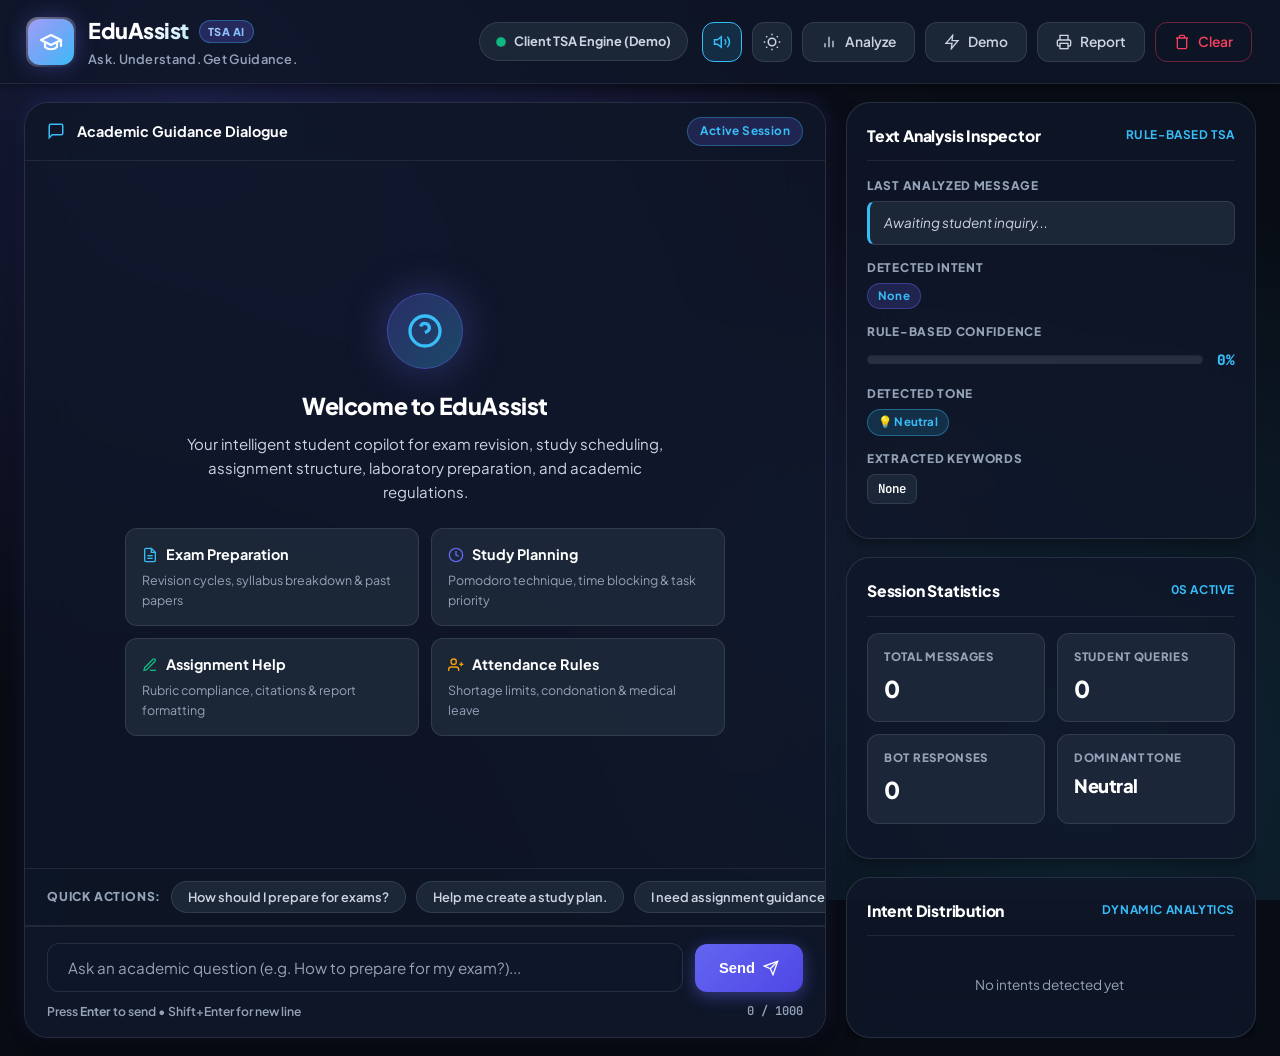
==== commit fcb9f7f5: "fix(ui): hide print report header on screen, enlarge buttons, add sound feedback, and improve state " ====
--- a/index.html
+++ b/index.html
@@ -8,7 +8,7 @@
   <!-- Google Fonts Preconnect & Stylesheets -->
   <link rel="preconnect" href="https://fonts.googleapis.com">
   <link rel="preconnect" href="https://fonts.gstatic.com" crossorigin>
-  <link href="https://fonts.googleapis.com/css2?family=Plus+Jakarta+Sans:wght@300;400;500;600;700;800&family=JetBrains+Mono:wght@400;500;600&display=swap" rel="stylesheet">
+  <link href="https://fonts.googleapis.com/css2?family=Plus+Jakarta+Sans:wght@300;400;500;600;700;800&family=JetBrains+Mono:wght@400;500;600;700&display=swap" rel="stylesheet">
 
   <!-- Relative paths ensure 100% compatibility with GitHub Pages repository subpaths -->
   <link rel="stylesheet" href="./css/styles.css">
@@ -27,7 +27,7 @@
         </svg>
       </div>
       <div class="brand-title-wrap">
-        <h1 class="brand-title">EduAssist <span style="font-size: 0.65rem; padding: 2px 7px; border-radius: 999px; background: rgba(99, 102, 241, 0.25); color: #38bdf8; border: 1px solid rgba(56, 189, 248, 0.3); font-weight: 700; letter-spacing: 0.5px;">TSA AI</span></h1>
+        <h1 class="brand-title">EduAssist <span style="font-size: 0.68rem; padding: 2px 8px; border-radius: 999px; background: rgba(99, 102, 241, 0.25); color: #38bdf8; border: 1px solid rgba(56, 189, 248, 0.35); font-weight: 800; letter-spacing: 0.5px;">TSA AI</span></h1>
         <span class="brand-tagline">Ask. Understand. Get Guidance.</span>
       </div>
     </div>
@@ -44,33 +44,41 @@
 
       <!-- Action Buttons -->
       <div class="header-actions">
+        <!-- Audio Chime Toggle -->
+        <button id="btnSoundToggle" class="btn-icon-toggle active" title="Toggle Sound Feedback" aria-label="Toggle Sound">
+          <svg id="soundIcon" width="18" height="18" viewBox="0 0 24 24" fill="none" stroke="currentColor" stroke-width="2">
+            <polygon points="11 5 6 9 2 9 2 15 6 15 11 19 11 5"/>
+            <path d="M19.07 4.93a10 10 0 0 1 0 14.14M15.54 8.46a5 5 0 0 1 0 7.07"/>
+          </svg>
+        </button>
+
         <!-- Theme Toggle Button -->
-        <button id="btnThemeToggle" class="btn-theme-toggle" title="Toggle Dark / Light Theme" aria-label="Toggle Theme">
-          <svg id="themeIconSun" width="17" height="17" viewBox="0 0 24 24" fill="none" stroke="currentColor" stroke-width="2"><circle cx="12" cy="12" r="5"/><line x1="12" y1="1" x2="12" y2="3"/><line x1="12" y1="21" x2="12" y2="23"/><line x1="4.22" y1="4.22" x2="5.64" y2="5.64"/><line x1="18.36" y1="18.36" x2="19.78" y2="19.78"/><line x1="1" y1="12" x2="3" y2="12"/><line x1="21" y1="12" x2="23" y2="12"/><line x1="4.22" y1="19.78" x2="5.64" y2="18.36"/><line x1="18.36" y1="5.64" x2="19.78" y2="4.22"/></svg>
+        <button id="btnThemeToggle" class="btn-icon-toggle" title="Toggle Dark / Light Theme" aria-label="Toggle Theme">
+          <svg id="themeIconSun" width="18" height="18" viewBox="0 0 24 24" fill="none" stroke="currentColor" stroke-width="2"><circle cx="12" cy="12" r="5"/><line x1="12" y1="1" x2="12" y2="3"/><line x1="12" y1="21" x2="12" y2="23"/><line x1="4.22" y1="4.22" x2="5.64" y2="5.64"/><line x1="18.36" y1="18.36" x2="19.78" y2="19.78"/><line x1="1" y1="12" x2="3" y2="12"/><line x1="21" y1="12" x2="23" y2="12"/><line x1="4.22" y1="19.78" x2="5.64" y2="18.36"/><line x1="18.36" y1="5.64" x2="19.78" y2="4.22"/></svg>
         </button>
 
         <button id="btnAnalyze" class="btn btn-secondary" title="Synthesize Conversation & Counseling Report">
-          <svg width="15" height="15" viewBox="0 0 24 24" fill="none" stroke="currentColor" stroke-width="2"><path d="M18 20V10M12 20V4M6 20v-6"/></svg>
+          <svg width="16" height="16" viewBox="0 0 24 24" fill="none" stroke="currentColor" stroke-width="2"><path d="M18 20V10M12 20V4M6 20v-6"/></svg>
           Analyze
         </button>
         <button id="btnDemo" class="btn btn-secondary" title="Load Fictional Realistic Demo Dialogue">
-          <svg width="15" height="15" viewBox="0 0 24 24" fill="none" stroke="currentColor" stroke-width="2"><polygon points="13 2 3 14 12 14 11 22 21 10 12 10 13 2"/></svg>
+          <svg width="16" height="16" viewBox="0 0 24 24" fill="none" stroke="currentColor" stroke-width="2"><polygon points="13 2 3 14 12 14 11 22 21 10 12 10 13 2"/></svg>
           Demo
         </button>
         <button id="btnPrint" class="btn btn-secondary" title="Export or Print A4 Academic Report">
-          <svg width="15" height="15" viewBox="0 0 24 24" fill="none" stroke="currentColor" stroke-width="2"><polyline points="6 9 6 2 18 2 18 9"/><path d="M6 18H4a2 2 0 0 1-2-2v-5a2 2 0 0 1 2-2h16a2 2 0 0 1 2 2v5a2 2 0 0 1-2 2h-2"/><rect x="6" y="14" width="12" height="8"/></svg>
+          <svg width="16" height="16" viewBox="0 0 24 24" fill="none" stroke="currentColor" stroke-width="2"><polyline points="6 9 6 2 18 2 18 9"/><path d="M6 18H4a2 2 0 0 1-2-2v-5a2 2 0 0 1 2-2h16a2 2 0 0 1 2 2v5a2 2 0 0 1-2 2h-2"/><rect x="6" y="14" width="12" height="8"/></svg>
           Report
         </button>
         <button id="btnClear" class="btn btn-danger-outline" title="Clear Chat & Reset Runtime Session">
-          <svg width="15" height="15" viewBox="0 0 24 24" fill="none" stroke="currentColor" stroke-width="2"><polyline points="3 6 5 6 21 6"/><path d="M19 6v14a2 2 0 0 1-2 2H7a2 2 0 0 1-2-2V6m3 0V4a2 2 0 0 1 2-2h4a2 2 0 0 1 2 2v2"/></svg>
+          <svg width="16" height="16" viewBox="0 0 24 24" fill="none" stroke="currentColor" stroke-width="2"><polyline points="3 6 5 6 21 6"/><path d="M19 6v14a2 2 0 0 1-2 2H7a2 2 0 0 1-2-2V6m3 0V4a2 2 0 0 1 2-2h4a2 2 0 0 1 2 2v2"/></svg>
           Clear
         </button>
       </div>
     </div>
   </header>
 
-  <!-- Printable Header Container (Used exclusively when exporting/printing) -->
-  <div class="print-report-header">
+  <!-- Printable Header Container (STRICTLY HIDDEN ON SCREEN, Used Exclusively when Printing to A4) -->
+  <div class="print-report-header" style="display: none;">
     <div class="print-report-title">EduAssist Academic Guidance & Support Report</div>
     <div class="print-report-subtitle">Generated automatically by EduAssist Intelligent Counseling System</div>
     <div class="print-meta-grid">
@@ -100,7 +108,7 @@
     <section class="chat-workspace">
       <div class="chat-banner">
         <div class="chat-banner-info">
-          <svg width="17" height="17" viewBox="0 0 24 24" fill="none" stroke="currentColor" stroke-width="2"><path d="M21 15a2 2 0 0 1-2 2H7l-4 4V5a2 2 0 0 1 2-2h14a2 2 0 0 1 2 2z"/></svg>
+          <svg width="18" height="18" viewBox="0 0 24 24" fill="none" stroke="currentColor" stroke-width="2"><path d="M21 15a2 2 0 0 1-2 2H7l-4 4V5a2 2 0 0 1 2-2h14a2 2 0 0 1 2 2z"/></svg>
           Academic Guidance Dialogue
         </div>
         <span class="chat-banner-badge" id="sessionStatusBadge">Active Session</span>
@@ -111,7 +119,7 @@
         <!-- Empty State Placeholder with Quick-Start Interactive Prompts -->
         <div id="emptyState" class="chat-empty-state">
           <div class="empty-state-orb">
-            <svg width="34" height="34" viewBox="0 0 24 24" fill="none" stroke="currentColor" stroke-width="2"><circle cx="12" cy="12" r="10"/><path d="M9.09 9a3 3 0 0 1 5.83 1c0 2-3 3-3 3"/><line x1="12" y1="17" x2="12.01" y2="17"/></svg>
+            <svg width="36" height="36" viewBox="0 0 24 24" fill="none" stroke="currentColor" stroke-width="2.2"><circle cx="12" cy="12" r="10"/><path d="M9.09 9a3 3 0 0 1 5.83 1c0 2-3 3-3 3"/><line x1="12" y1="17" x2="12.01" y2="17"/></svg>
           </div>
           <h2 class="empty-state-title">Welcome to EduAssist</h2>
           <p class="empty-state-desc">
@@ -121,28 +129,28 @@
           <div class="empty-prompts-grid">
             <div class="empty-prompt-card" data-prompt="How should I prepare for my upcoming exam?">
               <span class="prompt-card-title">
-                <svg width="14" height="14" viewBox="0 0 24 24" fill="none" stroke="#38bdf8" stroke-width="2"><path d="M14 2H6a2 2 0 0 0-2 2v16a2 2 0 0 0 2 2h12a2 2 0 0 0 2-2V8z"/><polyline points="14 2 14 8 20 8"/><line x1="16" y1="13" x2="8" y2="13"/><line x1="16" y1="17" x2="8" y2="17"/></svg>
+                <svg width="16" height="16" viewBox="0 0 24 24" fill="none" stroke="#38bdf8" stroke-width="2"><path d="M14 2H6a2 2 0 0 0-2 2v16a2 2 0 0 0 2 2h12a2 2 0 0 0 2-2V8z"/><polyline points="14 2 14 8 20 8"/><line x1="16" y1="13" x2="8" y2="13"/><line x1="16" y1="17" x2="8" y2="17"/></svg>
                 Exam Preparation
               </span>
               <span class="prompt-card-desc">Revision cycles, syllabus breakdown & past papers</span>
             </div>
             <div class="empty-prompt-card" data-prompt="Help me create a daily study schedule and timetable.">
               <span class="prompt-card-title">
-                <svg width="14" height="14" viewBox="0 0 24 24" fill="none" stroke="#6366f1" stroke-width="2"><circle cx="12" cy="12" r="10"/><polyline points="12 6 12 12 16 14"/></svg>
+                <svg width="16" height="16" viewBox="0 0 24 24" fill="none" stroke="#6366f1" stroke-width="2"><circle cx="12" cy="12" r="10"/><polyline points="12 6 12 12 16 14"/></svg>
                 Study Planning
               </span>
               <span class="prompt-card-desc">Pomodoro technique, time blocking & task priority</span>
             </div>
             <div class="empty-prompt-card" data-prompt="I need guidance on structuring my assignment and references.">
               <span class="prompt-card-title">
-                <svg width="14" height="14" viewBox="0 0 24 24" fill="none" stroke="#10b981" stroke-width="2"><path d="M12 20h9"/><path d="M16.5 3.5a2.121 2.121 0 0 1 3 3L7 19l-4 1 1-4L16.5 3.5z"/></svg>
+                <svg width="16" height="16" viewBox="0 0 24 24" fill="none" stroke="#10b981" stroke-width="2"><path d="M12 20h9"/><path d="M16.5 3.5a2.121 2.121 0 0 1 3 3L7 19l-4 1 1-4L16.5 3.5z"/></svg>
                 Assignment Help
               </span>
               <span class="prompt-card-desc">Rubric compliance, citations & report formatting</span>
             </div>
             <div class="empty-prompt-card" data-prompt="What is the minimum attendance percentage required for exams?">
               <span class="prompt-card-title">
-                <svg width="14" height="14" viewBox="0 0 24 24" fill="none" stroke="#f59e0b" stroke-width="2"><path d="M16 21v-2a4 4 0 0 0-4-4H5a4 4 0 0 0-4 4v2"/><circle cx="8.5" cy="7" r="4"/><line x1="20" y1="8" x2="20" y2="14"/><line x1="23" y1="11" x2="17" y2="11"/></svg>
+                <svg width="16" height="16" viewBox="0 0 24 24" fill="none" stroke="#f59e0b" stroke-width="2"><path d="M16 21v-2a4 4 0 0 0-4-4H5a4 4 0 0 0-4 4v2"/><circle cx="8.5" cy="7" r="4"/><line x1="20" y1="8" x2="20" y2="14"/><line x1="23" y1="11" x2="17" y2="11"/></svg>
                 Attendance Rules
               </span>
               <span class="prompt-card-desc">Shortage limits, condonation & medical leave</span>
@@ -184,7 +192,7 @@
           />
           <button id="btnSend" class="btn-send" title="Send Question (Enter)">
             <span>Send</span>
-            <svg width="15" height="15" viewBox="0 0 24 24" fill="none" stroke="currentColor" stroke-width="2"><line x1="22" y1="2" x2="11" y2="13"/><polygon points="22 2 15 22 11 13 2 9 22 2"/></svg>
+            <svg width="16" height="16" viewBox="0 0 24 24" fill="none" stroke="currentColor" stroke-width="2"><line x1="22" y1="2" x2="11" y2="13"/><polygon points="22 2 15 22 11 13 2 9 22 2"/></svg>
           </button>
         </div>
         <div class="composer-meta">
@@ -229,7 +237,7 @@
         <div class="analysis-inspect-row">
           <div class="inspect-label">Detected Tone</div>
           <div id="inspectTone" class="inspect-val">
-            <span class="tag-badge tag-tone-neutral">Neutral</span>
+            <span class="tag-badge tag-tone-neutral">💡 Neutral</span>
           </div>
         </div>
 
@@ -263,7 +271,7 @@
           </div>
           <div class="stat-card">
             <span class="stat-label">Dominant Tone</span>
-            <span id="statDominantTone" class="stat-value" style="font-size: 1.05rem;">Neutral</span>
+            <span id="statDominantTone" class="stat-value" style="font-size: 1.15rem;">Neutral</span>
           </div>
         </div>
       </div>
@@ -276,7 +284,7 @@
         </div>
 
         <div id="intentDistList" class="distribution-list">
-          <div style="font-size: 0.8rem; color: var(--text-muted); text-align: center; padding: 22px 0;">
+          <div style="font-size: 0.85rem; color: var(--text-muted); text-align: center; padding: 22px 0;">
             No intents detected yet
           </div>
         </div>
@@ -337,21 +345,21 @@
       <div class="modal-body">
         <p><strong>EduAssist Dual-Engine Architecture:</strong></p>
         <div style="margin-top: 12px; display: flex; flex-direction: column; gap: 10px;">
-          <div style="background: var(--bg-surface-elevated); border: 1px solid var(--border-card); border-radius: 8px; padding: 12px;">
-            <div style="font-weight: 700; color: #38bdf8; margin-bottom: 4px;">Mode 1 &mdash; Full Flask Application</div>
-            <div style="font-size: 0.82rem; color: var(--text-secondary);">
+          <div style="background: var(--bg-surface-elevated); border: 1px solid var(--border-card); border-radius: 8px; padding: 14px;">
+            <div style="font-weight: 800; color: #38bdf8; margin-bottom: 4px;">Mode 1 &mdash; Full Flask Application</div>
+            <div style="font-size: 0.85rem; color: var(--text-secondary);">
               Browser (HTML/CSS/JS) &rarr; Fetch API &rarr; Flask REST API &rarr; Python NLP Preprocessing & Intent Engine. Used during local development and cloud server deployments.
             </div>
           </div>
-          <div style="background: var(--bg-surface-elevated); border: 1px solid var(--border-card); border-radius: 8px; padding: 12px;">
-            <div style="font-weight: 700; color: #10b981; margin-bottom: 4px;">Mode 2 &mdash; GitHub Pages Static Demo</div>
-            <div style="font-size: 0.82rem; color: var(--text-secondary);">
+          <div style="background: var(--bg-surface-elevated); border: 1px solid var(--border-card); border-radius: 8px; padding: 14px;">
+            <div style="font-weight: 800; color: #10b981; margin-bottom: 4px;">Mode 2 &mdash; GitHub Pages Static Demo</div>
+            <div style="font-size: 0.85rem; color: var(--text-secondary);">
               Static Browser &rarr; Client-Side TSA Engine (Vanilla JavaScript). Reproduces 100% of the identical tokenization, intent rules, tone analysis, and confidence scoring without needing a running Python backend on static GitHub Pages hosting.
             </div>
           </div>
         </div>
-        <div style="margin-top: 16px; padding: 12px; background: rgba(99, 102, 241, 0.15); border: 1px solid rgba(99, 102, 241, 0.3); border-radius: 8px; font-size: 0.84rem;">
-          <strong>Currently Active Engine:</strong> <span id="currentEngineDetailsText" style="color: var(--accent-cyan); font-weight: 700;">Detecting...</span>
+        <div style="margin-top: 16px; padding: 14px; background: rgba(99, 102, 241, 0.18); border: 1px solid rgba(99, 102, 241, 0.35); border-radius: 8px; font-size: 0.88rem;">
+          <strong>Currently Active Engine:</strong> <span id="currentEngineDetailsText" style="color: var(--accent-cyan); font-weight: 800;">Detecting...</span>
         </div>
       </div>
       <div class="modal-footer">
--- a/css/styles.css
+++ b/css/styles.css
@@ -4,7 +4,7 @@
    High-Contrast, Animated, Dynamic, Glassmorphic UI/UX
    ============================================================================== */
 
-@import url('https://fonts.googleapis.com/css2?family=Plus+Jakarta+Sans:wght@300;400;500;600;700;800&family=JetBrains+Mono:wght@400;500;600&display=swap');
+@import url('https://fonts.googleapis.com/css2?family=Plus+Jakarta+Sans:wght@300;400;500;600;700;800&family=JetBrains+Mono:wght@400;500;600;700&display=swap');
 
 :root {
   --font-main: 'Plus Jakarta Sans', -apple-system, BlinkMacSystemFont, 'Segoe UI', Roboto, sans-serif;
@@ -12,23 +12,23 @@
 
   /* Theme Tokens - Dark Mode (Default for Cyber-Academic AI) */
   --bg-app: #080c14;
-  --bg-gradient: radial-gradient(circle at 15% 15%, rgba(99, 102, 241, 0.15) 0%, transparent 45%),
-                 radial-gradient(circle at 85% 85%, rgba(56, 189, 248, 0.12) 0%, transparent 45%),
-                 radial-gradient(circle at 50% 50%, rgba(139, 92, 246, 0.08) 0%, transparent 60%),
+  --bg-gradient: radial-gradient(circle at 15% 15%, rgba(99, 102, 241, 0.18) 0%, transparent 45%),
+                 radial-gradient(circle at 85% 85%, rgba(56, 189, 248, 0.15) 0%, transparent 45%),
+                 radial-gradient(circle at 50% 50%, rgba(139, 92, 246, 0.1) 0%, transparent 60%),
                  #080c14;
   
-  --bg-surface: rgba(15, 23, 42, 0.75);
-  --bg-surface-elevated: rgba(30, 41, 59, 0.85);
-  --bg-surface-hover: rgba(51, 65, 85, 0.9);
-  --bg-card: rgba(15, 23, 42, 0.65);
-  --bg-input: rgba(15, 23, 42, 0.9);
+  --bg-surface: rgba(15, 23, 42, 0.8);
+  --bg-surface-elevated: rgba(30, 41, 59, 0.88);
+  --bg-surface-hover: rgba(51, 65, 85, 0.95);
+  --bg-card: rgba(15, 23, 42, 0.7);
+  --bg-input: rgba(15, 23, 42, 0.95);
 
   --border-subtle: rgba(255, 255, 255, 0.08);
-  --border-card: rgba(148, 163, 184, 0.16);
-  --border-hover: rgba(99, 102, 241, 0.5);
+  --border-card: rgba(148, 163, 184, 0.18);
+  --border-hover: rgba(99, 102, 241, 0.6);
   --border-focus: #6366f1;
 
-  --text-primary: #f8fafc;
+  --text-primary: #ffffff;
   --text-secondary: #cbd5e1;
   --text-muted: #94a3b8;
   --text-inverse: #0f172a;
@@ -36,36 +36,36 @@
   /* Luminous Brand Accents */
   --accent-primary: #6366f1;
   --accent-primary-hover: #4f46e5;
-  --accent-glow: rgba(99, 102, 241, 0.4);
+  --accent-glow: rgba(99, 102, 241, 0.45);
   --accent-cyan: #38bdf8;
   --accent-purple: #a855f7;
 
   /* Emotional Tone Tokens */
   --tone-positive: #10b981;
-  --tone-positive-glow: rgba(16, 185, 129, 0.35);
-  --tone-positive-bg: rgba(16, 185, 129, 0.12);
-  --tone-positive-border: rgba(16, 185, 129, 0.3);
+  --tone-positive-glow: rgba(16, 185, 129, 0.4);
+  --tone-positive-bg: rgba(16, 185, 129, 0.15);
+  --tone-positive-border: rgba(16, 185, 129, 0.4);
 
   --tone-concerned: #f59e0b;
-  --tone-concerned-glow: rgba(245, 158, 11, 0.35);
-  --tone-concerned-bg: rgba(245, 158, 11, 0.12);
-  --tone-concerned-border: rgba(245, 158, 11, 0.3);
+  --tone-concerned-glow: rgba(245, 158, 11, 0.4);
+  --tone-concerned-bg: rgba(245, 158, 11, 0.15);
+  --tone-concerned-border: rgba(245, 158, 11, 0.4);
 
   --tone-frustrated: #f43f5e;
-  --tone-frustrated-glow: rgba(244, 63, 94, 0.35);
-  --tone-frustrated-bg: rgba(244, 63, 94, 0.12);
-  --tone-frustrated-border: rgba(244, 63, 94, 0.3);
+  --tone-frustrated-glow: rgba(244, 63, 94, 0.4);
+  --tone-frustrated-bg: rgba(244, 63, 94, 0.15);
+  --tone-frustrated-border: rgba(244, 63, 94, 0.4);
 
   --tone-neutral: #38bdf8;
-  --tone-neutral-glow: rgba(56, 189, 248, 0.35);
-  --tone-neutral-bg: rgba(56, 189, 248, 0.12);
-  --tone-neutral-border: rgba(56, 189, 248, 0.3);
+  --tone-neutral-glow: rgba(56, 189, 248, 0.4);
+  --tone-neutral-bg: rgba(56, 189, 248, 0.15);
+  --tone-neutral-border: rgba(56, 189, 248, 0.4);
 
   /* Shadows */
-  --shadow-sm: 0 2px 4px rgba(0, 0, 0, 0.3);
-  --shadow-md: 0 4px 12px rgba(0, 0, 0, 0.4), 0 0 1px rgba(255, 255, 255, 0.1);
-  --shadow-lg: 0 12px 28px rgba(0, 0, 0, 0.5), 0 0 15px rgba(99, 102, 241, 0.15);
-  --shadow-glow: 0 0 20px rgba(99, 102, 241, 0.35);
+  --shadow-sm: 0 2px 5px rgba(0, 0, 0, 0.3);
+  --shadow-md: 0 4px 14px rgba(0, 0, 0, 0.45), 0 0 1px rgba(255, 255, 255, 0.1);
+  --shadow-lg: 0 14px 30px rgba(0, 0, 0, 0.55), 0 0 20px rgba(99, 102, 241, 0.2);
+  --shadow-glow: 0 0 22px rgba(99, 102, 241, 0.4);
 
   --radius-sm: 8px;
   --radius-md: 12px;
@@ -80,19 +80,19 @@
 
 /* Light Theme Variables */
 [data-theme="light"] {
-  --bg-app: #f1f5f9;
-  --bg-gradient: radial-gradient(circle at 10% 10%, rgba(99, 102, 241, 0.08) 0%, transparent 40%),
-                 radial-gradient(circle at 90% 90%, rgba(14, 165, 233, 0.08) 0%, transparent 40%),
-                 #f1f5f9;
-  --bg-surface: rgba(255, 255, 255, 0.85);
+  --bg-app: #f8fafc;
+  --bg-gradient: radial-gradient(circle at 10% 10%, rgba(99, 102, 241, 0.1) 0%, transparent 45%),
+                 radial-gradient(circle at 90% 90%, rgba(14, 165, 233, 0.1) 0%, transparent 45%),
+                 #f8fafc;
+  --bg-surface: rgba(255, 255, 255, 0.92);
   --bg-surface-elevated: #ffffff;
-  --bg-surface-hover: #f8fafc;
-  --bg-card: rgba(255, 255, 255, 0.9);
+  --bg-surface-hover: #f1f5f9;
+  --bg-card: rgba(255, 255, 255, 0.95);
   --bg-input: #ffffff;
 
-  --border-subtle: rgba(148, 163, 184, 0.2);
-  --border-card: rgba(148, 163, 184, 0.25);
-  --border-hover: rgba(99, 102, 241, 0.6);
+  --border-subtle: rgba(148, 163, 184, 0.25);
+  --border-card: rgba(148, 163, 184, 0.3);
+  --border-hover: rgba(99, 102, 241, 0.7);
   --border-focus: #4f46e5;
 
   --text-primary: #0f172a;
@@ -102,12 +102,12 @@
 
   --accent-primary: #4f46e5;
   --accent-primary-hover: #4338ca;
-  --accent-glow: rgba(79, 70, 229, 0.25);
-
-  --shadow-sm: 0 1px 3px rgba(0, 0, 0, 0.05);
-  --shadow-md: 0 4px 10px rgba(0, 0, 0, 0.06), 0 1px 2px rgba(0, 0, 0, 0.04);
-  --shadow-lg: 0 10px 25px rgba(0, 0, 0, 0.08);
-  --shadow-glow: 0 0 20px rgba(79, 70, 229, 0.2);
+  --accent-glow: rgba(79, 70, 229, 0.3);
+
+  --shadow-sm: 0 1px 4px rgba(0, 0, 0, 0.06);
+  --shadow-md: 0 4px 14px rgba(0, 0, 0, 0.08), 0 1px 3px rgba(0, 0, 0, 0.05);
+  --shadow-lg: 0 12px 28px rgba(0, 0, 0, 0.12);
+  --shadow-glow: 0 0 22px rgba(79, 70, 229, 0.25);
 }
 
 *, *::before, *::after {
@@ -124,11 +124,19 @@
   min-height: 100vh;
   display: flex;
   flex-direction: column;
-  line-height: 1.55;
-  font-size: 14.5px;
+  line-height: 1.6;
+  font-size: 15px;
   -webkit-font-smoothing: antialiased;
   -moz-osx-font-smoothing: grayscale;
   overflow-x: hidden;
+}
+
+/* ==============================================================================
+   CRITICAL FIX: Strictly Hide Print Report Elements on Regular Screen
+   ============================================================================== */
+.print-report-header,
+.print-meta-grid {
+  display: none !important;
 }
 
 /* ==============================================================================
@@ -136,10 +144,10 @@
    ============================================================================== */
 .app-header {
   background: var(--bg-surface);
-  backdrop-filter: blur(16px);
-  -webkit-backdrop-filter: blur(16px);
+  backdrop-filter: blur(20px);
+  -webkit-backdrop-filter: blur(20px);
   border-bottom: 1px solid var(--border-subtle);
-  padding: 12px 24px;
+  padding: 14px 28px;
   display: flex;
   align-items: center;
   justify-content: space-between;
@@ -159,8 +167,8 @@
 
 .brand-icon-wrapper {
   position: relative;
-  width: 44px;
-  height: 44px;
+  width: 46px;
+  height: 46px;
   border-radius: var(--radius-md);
   background: linear-gradient(135deg, #6366f1, #38bdf8);
   display: flex;
@@ -173,8 +181,8 @@
 }
 
 .brand-icon-wrapper:hover {
-  transform: rotate(-6deg) scale(1.08);
-  box-shadow: 0 0 25px rgba(99, 102, 241, 0.6);
+  transform: rotate(-6deg) scale(1.1);
+  box-shadow: 0 0 30px rgba(99, 102, 241, 0.7);
 }
 
 .brand-icon-wrapper::after {
@@ -193,7 +201,7 @@
 }
 
 .brand-title {
-  font-size: 1.25rem;
+  font-size: 1.35rem;
   font-weight: 800;
   letter-spacing: -0.5px;
   background: linear-gradient(135deg, var(--text-primary) 30%, var(--accent-cyan));
@@ -201,20 +209,20 @@
   -webkit-text-fill-color: transparent;
   display: flex;
   align-items: center;
-  gap: 8px;
+  gap: 10px;
 }
 
 .brand-tagline {
-  font-size: 0.78rem;
+  font-size: 0.8rem;
   color: var(--text-muted);
-  font-weight: 500;
-  letter-spacing: 0.2px;
+  font-weight: 600;
+  letter-spacing: 0.3px;
 }
 
 .header-status-controls {
   display: flex;
   align-items: center;
-  gap: 12px;
+  gap: 14px;
 }
 
 /* Engine Status Radar Badge */
@@ -222,10 +230,10 @@
   display: inline-flex;
   align-items: center;
   gap: 8px;
-  padding: 6px 14px;
+  padding: 8px 16px;
   border-radius: var(--radius-full);
-  font-size: 0.76rem;
-  font-weight: 600;
+  font-size: 0.8rem;
+  font-weight: 700;
   background: var(--bg-surface-elevated);
   border: 1px solid var(--border-card);
   color: var(--text-secondary);
@@ -238,7 +246,7 @@
 .engine-badge:hover {
   transform: translateY(-2px);
   border-color: var(--accent-primary);
-  box-shadow: 0 4px 14px var(--accent-glow);
+  box-shadow: 0 4px 16px var(--accent-glow);
   color: var(--text-primary);
 }
 
@@ -275,20 +283,21 @@
   100% { transform: scale(3.2); opacity: 0; }
 }
 
-/* Header Action Buttons */
+/* Header Action Buttons - Generously Sized & Comfortably Spaced */
 .header-actions {
   display: flex;
   align-items: center;
-  gap: 8px;
+  gap: 10px;
 }
 
 .btn {
   display: inline-flex;
   align-items: center;
   justify-content: center;
-  gap: 7px;
-  padding: 8px 16px;
-  font-size: 0.82rem;
+  gap: 8px;
+  padding: 9px 18px;
+  min-height: 40px;
+  font-size: 0.86rem;
   font-weight: 600;
   border-radius: var(--radius-md);
   border: 1px solid transparent;
@@ -324,18 +333,18 @@
   color: var(--text-primary);
   border-color: var(--border-hover);
   transform: translateY(-2px);
-  box-shadow: var(--shadow-sm);
+  box-shadow: 0 4px 14px rgba(0, 0, 0, 0.2);
 }
 
 .btn-primary {
   background: linear-gradient(135deg, var(--accent-primary), #4f46e5);
   color: #ffffff;
-  box-shadow: 0 4px 14px var(--accent-glow);
+  box-shadow: 0 4px 16px var(--accent-glow);
 }
 
 .btn-primary:hover {
   transform: translateY(-2px);
-  box-shadow: 0 6px 20px var(--accent-glow);
+  box-shadow: 0 6px 22px var(--accent-glow);
   background: linear-gradient(135deg, #4f46e5, #4338ca);
 }
 
@@ -349,13 +358,13 @@
   background: var(--tone-frustrated-bg);
   border-color: var(--tone-frustrated);
   transform: translateY(-2px);
-  box-shadow: 0 4px 12px var(--tone-frustrated-glow);
-}
-
-/* Theme Toggle Button */
-.btn-theme-toggle {
-  width: 36px;
-  height: 36px;
+  box-shadow: 0 4px 14px var(--tone-frustrated-glow);
+}
+
+/* Sound & Theme Toggle Buttons */
+.btn-icon-toggle {
+  width: 40px;
+  height: 40px;
   border-radius: var(--radius-md);
   background: var(--bg-surface-elevated);
   border: 1px solid var(--border-card);
@@ -367,10 +376,17 @@
   transition: var(--transition-bounce);
 }
 
-.btn-theme-toggle:hover {
+.btn-icon-toggle:hover {
   color: var(--accent-cyan);
   border-color: var(--accent-cyan);
-  transform: rotate(20deg) scale(1.08);
+  transform: translateY(-2px) scale(1.08);
+  box-shadow: 0 4px 12px rgba(56, 189, 248, 0.25);
+}
+
+.btn-icon-toggle.active {
+  color: var(--accent-cyan);
+  border-color: var(--accent-cyan);
+  background: rgba(56, 189, 248, 0.15);
 }
 
 /* ==============================================================================
@@ -378,14 +394,14 @@
    ============================================================================== */
 .main-container {
   flex: 1;
-  max-width: 1480px;
+  max-width: 1520px;
   width: 100%;
   margin: 0 auto;
-  padding: 16px 20px;
+  padding: 18px 24px;
   display: grid;
-  grid-template-columns: 1fr 390px;
-  gap: 18px;
-  height: calc(100vh - 70px);
+  grid-template-columns: 1fr 410px;
+  gap: 20px;
+  height: calc(100vh - 76px);
   overflow: hidden;
 }
 
@@ -394,8 +410,8 @@
    ============================================================================== */
 .chat-workspace {
   background: var(--bg-surface);
-  backdrop-filter: blur(20px);
-  -webkit-backdrop-filter: blur(20px);
+  backdrop-filter: blur(25px);
+  -webkit-backdrop-filter: blur(25px);
   border: 1px solid var(--border-card);
   border-radius: var(--radius-xl);
   display: flex;
@@ -407,8 +423,8 @@
 }
 
 .chat-banner {
-  padding: 12px 20px;
-  background: rgba(15, 23, 42, 0.35);
+  padding: 14px 22px;
+  background: rgba(15, 23, 42, 0.4);
   border-bottom: 1px solid var(--border-subtle);
   display: flex;
   align-items: center;
@@ -418,10 +434,10 @@
 .chat-banner-info {
   display: flex;
   align-items: center;
-  gap: 10px;
-  font-size: 0.85rem;
-  color: var(--text-secondary);
-  font-weight: 600;
+  gap: 12px;
+  font-size: 0.9rem;
+  color: var(--text-primary);
+  font-weight: 700;
 }
 
 .chat-banner-info svg {
@@ -429,24 +445,24 @@
 }
 
 .chat-banner-badge {
-  padding: 3px 10px;
+  padding: 4px 12px;
   border-radius: var(--radius-full);
-  font-size: 0.72rem;
-  background: rgba(99, 102, 241, 0.15);
+  font-size: 0.74rem;
+  background: rgba(99, 102, 241, 0.2);
   color: var(--accent-cyan);
-  border: 1px solid rgba(56, 189, 248, 0.25);
-  font-weight: 600;
-  letter-spacing: 0.3px;
+  border: 1px solid rgba(56, 189, 248, 0.35);
+  font-weight: 700;
+  letter-spacing: 0.4px;
 }
 
 /* Message Thread */
 .chat-messages {
   flex: 1;
   overflow-y: auto;
-  padding: 22px;
+  padding: 24px;
   display: flex;
   flex-direction: column;
-  gap: 18px;
+  gap: 20px;
   scroll-behavior: smooth;
 }
 
@@ -454,12 +470,12 @@
 .chat-messages::-webkit-scrollbar,
 .analytics-workspace::-webkit-scrollbar,
 .modal-body::-webkit-scrollbar {
-  width: 6px;
+  width: 7px;
 }
 .chat-messages::-webkit-scrollbar-thumb,
 .analytics-workspace::-webkit-scrollbar-thumb,
 .modal-body::-webkit-scrollbar-thumb {
-  background: rgba(148, 163, 184, 0.25);
+  background: rgba(148, 163, 184, 0.3);
   border-radius: var(--radius-full);
 }
 .chat-messages::-webkit-scrollbar-thumb:hover,
@@ -476,21 +492,21 @@
   justify-content: center;
   text-align: center;
   height: 100%;
-  padding: 40px 24px;
+  padding: 30px 24px;
 }
 
 .empty-state-orb {
-  width: 72px;
-  height: 72px;
+  width: 76px;
+  height: 76px;
   border-radius: 50%;
-  background: linear-gradient(135deg, rgba(99, 102, 241, 0.25), rgba(56, 189, 248, 0.25));
-  border: 1px solid rgba(99, 102, 241, 0.4);
+  background: linear-gradient(135deg, rgba(99, 102, 241, 0.3), rgba(56, 189, 248, 0.3));
+  border: 1px solid rgba(99, 102, 241, 0.45);
   color: var(--accent-cyan);
   display: flex;
   align-items: center;
   justify-content: center;
-  margin-bottom: 20px;
-  box-shadow: 0 0 35px rgba(99, 102, 241, 0.3);
+  margin-bottom: 18px;
+  box-shadow: 0 0 40px rgba(99, 102, 241, 0.35);
   animation: floatOrb 4s ease-in-out infinite;
 }
 
@@ -500,31 +516,31 @@
 }
 
 .empty-state-title {
-  font-size: 1.35rem;
-  font-weight: 700;
+  font-size: 1.45rem;
+  font-weight: 800;
   color: var(--text-primary);
   margin-bottom: 8px;
-  letter-spacing: -0.3px;
+  letter-spacing: -0.4px;
 }
 
 .empty-state-desc {
-  font-size: 0.9rem;
-  max-width: 480px;
-  line-height: 1.55;
-  color: var(--text-muted);
+  font-size: 0.94rem;
+  max-width: 520px;
+  line-height: 1.6;
+  color: var(--text-secondary);
   margin-bottom: 24px;
 }
 
 .empty-prompts-grid {
   display: grid;
   grid-template-columns: repeat(2, 1fr);
-  gap: 10px;
-  max-width: 520px;
+  gap: 12px;
+  max-width: 600px;
   width: 100%;
 }
 
 .empty-prompt-card {
-  padding: 12px 14px;
+  padding: 14px 16px;
   background: var(--bg-surface-elevated);
   border: 1px solid var(--border-card);
   border-radius: var(--radius-md);
@@ -533,39 +549,41 @@
   transition: var(--transition-bounce);
   display: flex;
   flex-direction: column;
-  gap: 4px;
+  gap: 5px;
+  user-select: none;
 }
 
 .empty-prompt-card:hover {
-  transform: translateY(-3px);
+  transform: translateY(-4px) scale(1.02);
   border-color: var(--accent-primary);
-  box-shadow: 0 6px 18px var(--accent-glow);
+  box-shadow: 0 8px 22px var(--accent-glow);
+  background: var(--bg-surface-hover);
 }
 
 .prompt-card-title {
-  font-size: 0.85rem;
+  font-size: 0.9rem;
   font-weight: 700;
   color: var(--text-primary);
   display: flex;
   align-items: center;
-  gap: 6px;
+  gap: 8px;
 }
 
 .prompt-card-desc {
-  font-size: 0.74rem;
+  font-size: 0.78rem;
   color: var(--text-muted);
 }
 
 /* Message Rows */
 .message-row {
   display: flex;
-  gap: 12px;
-  max-width: 85%;
+  gap: 14px;
+  max-width: 86%;
   animation: messageEntrance 0.35s cubic-bezier(0.16, 1, 0.3, 1) forwards;
 }
 
 @keyframes messageEntrance {
-  from { opacity: 0; transform: translateY(12px) scale(0.98); }
+  from { opacity: 0; transform: translateY(14px) scale(0.97); }
   to { opacity: 1; transform: translateY(0) scale(1); }
 }
 
@@ -579,22 +597,22 @@
 }
 
 .avatar {
-  width: 36px;
-  height: 36px;
+  width: 40px;
+  height: 40px;
   border-radius: 50%;
   flex-shrink: 0;
   display: flex;
   align-items: center;
   justify-content: center;
-  font-size: 0.82rem;
-  font-weight: 700;
+  font-size: 0.85rem;
+  font-weight: 800;
   letter-spacing: 0.5px;
 }
 
 .avatar-bot {
   background: linear-gradient(135deg, #6366f1, #38bdf8);
   color: #ffffff;
-  box-shadow: 0 0 12px rgba(99, 102, 241, 0.4);
+  box-shadow: 0 0 14px rgba(99, 102, 241, 0.5);
 }
 
 .avatar-student {
@@ -610,10 +628,10 @@
 }
 
 .message-bubble {
-  padding: 14px 18px;
+  padding: 15px 20px;
   border-radius: var(--radius-lg);
-  font-size: 0.92rem;
-  line-height: 1.6;
+  font-size: 0.94rem;
+  line-height: 1.65;
   word-break: break-word;
   position: relative;
   transition: var(--transition-fast);
@@ -623,7 +641,7 @@
   background: linear-gradient(135deg, #4f46e5, #6366f1);
   color: #ffffff;
   border-bottom-right-radius: 4px;
-  box-shadow: 0 4px 14px rgba(79, 70, 229, 0.3);
+  box-shadow: 0 4px 16px rgba(79, 70, 229, 0.35);
 }
 
 .message-row.bot .message-bubble {
@@ -643,7 +661,6 @@
 }
 
 .message-bubble strong {
-  color: inherit;
   font-weight: 700;
 }
 
@@ -652,7 +669,7 @@
 }
 
 .message-bubble ul, .message-bubble ol {
-  margin-left: 20px;
+  margin-left: 22px;
   margin-top: 8px;
   margin-bottom: 8px;
 }
@@ -664,8 +681,8 @@
 .message-meta {
   display: flex;
   align-items: center;
-  gap: 8px;
-  font-size: 0.72rem;
+  gap: 10px;
+  font-size: 0.74rem;
   color: var(--text-muted);
 }
 
@@ -677,10 +694,10 @@
 .tag-badge {
   display: inline-flex;
   align-items: center;
-  gap: 5px;
-  padding: 3px 9px;
+  gap: 6px;
+  padding: 3px 10px;
   border-radius: var(--radius-full);
-  font-size: 0.7rem;
+  font-size: 0.72rem;
   font-weight: 700;
   letter-spacing: 0.2px;
   text-transform: capitalize;
@@ -688,9 +705,9 @@
 }
 
 .tag-intent {
-  background: rgba(99, 102, 241, 0.18);
+  background: rgba(99, 102, 241, 0.2);
   color: var(--accent-cyan);
-  border: 1px solid rgba(99, 102, 241, 0.35);
+  border: 1px solid rgba(99, 102, 241, 0.4);
 }
 
 .tag-tone-positive {
@@ -721,17 +738,17 @@
 .follow-up-container {
   display: flex;
   flex-wrap: wrap;
-  gap: 7px;
+  gap: 8px;
   margin-top: 10px;
 }
 
 .follow-up-chip {
-  padding: 6px 14px;
+  padding: 7px 15px;
   border-radius: var(--radius-full);
-  background: rgba(99, 102, 241, 0.1);
-  border: 1px solid rgba(99, 102, 241, 0.28);
+  background: rgba(99, 102, 241, 0.12);
+  border: 1px solid rgba(99, 102, 241, 0.32);
   color: var(--accent-cyan);
-  font-size: 0.78rem;
+  font-size: 0.8rem;
   font-weight: 600;
   cursor: pointer;
   transition: var(--transition-bounce);
@@ -742,10 +759,10 @@
 }
 
 .follow-up-chip:hover {
-  background: rgba(99, 102, 241, 0.25);
+  background: rgba(99, 102, 241, 0.3);
   border-color: var(--accent-cyan);
-  transform: translateY(-2px) scale(1.03);
-  box-shadow: 0 4px 14px rgba(56, 189, 248, 0.25);
+  transform: translateY(-3px) scale(1.04);
+  box-shadow: 0 6px 18px rgba(56, 189, 248, 0.3);
 }
 
 .follow-up-chip:active {
@@ -757,12 +774,12 @@
   display: none;
   align-items: center;
   gap: 12px;
-  padding: 12px 18px;
+  padding: 12px 20px;
   background: var(--bg-surface-elevated);
   border: 1px solid var(--border-card);
   border-radius: var(--radius-lg);
-  font-size: 0.82rem;
-  font-weight: 500;
+  font-size: 0.86rem;
+  font-weight: 600;
   color: var(--text-secondary);
   align-self: flex-start;
   margin-bottom: 8px;
@@ -780,12 +797,12 @@
 }
 
 .typing-dot {
-  width: 7px;
-  height: 7px;
+  width: 8px;
+  height: 8px;
   background-color: var(--accent-cyan);
   border-radius: 50%;
   animation: typingBounce 1.4s infinite ease-in-out both;
-  box-shadow: 0 0 8px var(--accent-cyan);
+  box-shadow: 0 0 10px var(--accent-cyan);
 }
 
 .typing-dot:nth-child(1) { animation-delay: -0.32s; }
@@ -793,25 +810,25 @@
 
 @keyframes typingBounce {
   0%, 80%, 100% { transform: scale(0.6); opacity: 0.4; }
-  40% { transform: scale(1.15); opacity: 1; }
+  40% { transform: scale(1.2); opacity: 1; }
 }
 
 /* Suggested Questions Bar */
 .suggested-bar {
-  padding: 10px 18px;
-  background: rgba(15, 23, 42, 0.25);
+  padding: 12px 22px;
+  background: rgba(15, 23, 42, 0.3);
   border-top: 1px solid var(--border-subtle);
   border-bottom: 1px solid var(--border-subtle);
   display: flex;
   align-items: center;
-  gap: 8px;
+  gap: 10px;
   overflow-x: auto;
   white-space: nowrap;
 }
 
 .suggested-label {
-  font-size: 0.74rem;
-  font-weight: 700;
+  font-size: 0.76rem;
+  font-weight: 800;
   text-transform: uppercase;
   letter-spacing: 0.8px;
   color: var(--text-muted);
@@ -819,13 +836,13 @@
 }
 
 .suggested-btn {
-  padding: 5px 12px;
+  padding: 7px 16px;
   border-radius: var(--radius-full);
   background: var(--bg-surface-elevated);
   border: 1px solid var(--border-card);
   color: var(--text-secondary);
-  font-size: 0.76rem;
-  font-weight: 500;
+  font-size: 0.8rem;
+  font-weight: 600;
   cursor: pointer;
   transition: var(--transition-bounce);
   flex-shrink: 0;
@@ -837,42 +854,43 @@
   color: var(--accent-cyan);
   border-color: var(--accent-cyan);
   transform: translateY(-2px);
-  box-shadow: 0 2px 10px rgba(56, 189, 248, 0.2);
+  box-shadow: 0 3px 12px rgba(56, 189, 248, 0.25);
 }
 
 /* Composer Area */
 .chat-composer {
-  padding: 14px 18px;
+  padding: 16px 22px;
   background: var(--bg-surface);
   display: flex;
   flex-direction: column;
-  gap: 8px;
+  gap: 10px;
   border-top: 1px solid var(--border-subtle);
 }
 
 .composer-input-row {
   display: flex;
-  gap: 10px;
+  gap: 12px;
   align-items: center;
   position: relative;
 }
 
 .composer-input {
   flex: 1;
-  padding: 12px 18px;
+  padding: 14px 20px;
   border-radius: var(--radius-md);
   border: 1px solid var(--border-card);
   background: var(--bg-input);
   font-family: inherit;
-  font-size: 0.92rem;
+  font-size: 0.95rem;
   color: var(--text-primary);
   outline: none;
+  min-height: 48px;
   transition: var(--transition-smooth);
 }
 
 .composer-input:focus {
   border-color: var(--border-focus);
-  box-shadow: 0 0 0 3px var(--accent-glow), 0 0 20px rgba(99, 102, 241, 0.2);
+  box-shadow: 0 0 0 3px var(--accent-glow), 0 0 24px rgba(99, 102, 241, 0.25);
 }
 
 .composer-input::placeholder {
@@ -880,24 +898,25 @@
 }
 
 .btn-send {
-  padding: 12px 20px;
+  padding: 13px 24px;
+  min-height: 48px;
   border-radius: var(--radius-md);
   background: linear-gradient(135deg, var(--accent-primary), #4f46e5);
   color: #ffffff;
   border: none;
   font-weight: 700;
-  font-size: 0.88rem;
+  font-size: 0.92rem;
   cursor: pointer;
   display: flex;
   align-items: center;
-  gap: 7px;
-  box-shadow: 0 4px 14px var(--accent-glow);
+  gap: 8px;
+  box-shadow: 0 4px 16px var(--accent-glow);
   transition: var(--transition-bounce);
 }
 
 .btn-send:hover {
-  transform: translateY(-2px) scale(1.02);
-  box-shadow: 0 6px 20px var(--accent-glow);
+  transform: translateY(-2px) scale(1.03);
+  box-shadow: 0 6px 22px var(--accent-glow);
 }
 
 .btn-send:hover svg {
@@ -914,9 +933,9 @@
   display: flex;
   justify-content: space-between;
   align-items: center;
-  font-size: 0.72rem;
+  font-size: 0.76rem;
   color: var(--text-muted);
-  font-weight: 500;
+  font-weight: 600;
 }
 
 /* ==============================================================================
@@ -925,77 +944,77 @@
 .analytics-workspace {
   display: flex;
   flex-direction: column;
-  gap: 16px;
+  gap: 18px;
   height: 100%;
   overflow-y: auto;
 }
 
 .panel-card {
   background: var(--bg-surface);
-  backdrop-filter: blur(20px);
-  -webkit-backdrop-filter: blur(20px);
+  backdrop-filter: blur(25px);
+  -webkit-backdrop-filter: blur(25px);
   border: 1px solid var(--border-card);
   border-radius: var(--radius-xl);
-  padding: 18px;
+  padding: 20px;
   box-shadow: var(--shadow-md);
   transition: var(--transition-smooth);
 }
 
 .panel-card:hover {
-  border-color: rgba(99, 102, 241, 0.3);
+  border-color: rgba(99, 102, 241, 0.35);
   box-shadow: var(--shadow-lg);
 }
 
 .panel-title {
-  font-size: 0.92rem;
+  font-size: 0.98rem;
   font-weight: 800;
   color: var(--text-primary);
   display: flex;
   align-items: center;
   justify-content: space-between;
-  margin-bottom: 14px;
+  margin-bottom: 16px;
   border-bottom: 1px solid var(--border-subtle);
-  padding-bottom: 10px;
+  padding-bottom: 12px;
   letter-spacing: -0.2px;
 }
 
 .panel-subtitle {
-  font-size: 0.72rem;
+  font-size: 0.74rem;
   color: var(--accent-cyan);
-  font-weight: 600;
-  letter-spacing: 0.5px;
+  font-weight: 700;
+  letter-spacing: 0.6px;
   text-transform: uppercase;
 }
 
 /* Live Text Analysis Inspector */
 .analysis-inspect-row {
-  margin-bottom: 12px;
+  margin-bottom: 14px;
 }
 
 .inspect-label {
-  font-size: 0.72rem;
+  font-size: 0.74rem;
+  font-weight: 800;
+  text-transform: uppercase;
+  letter-spacing: 0.7px;
+  color: var(--text-muted);
+  margin-bottom: 5px;
+}
+
+.inspect-val {
+  font-size: 0.92rem;
+  color: var(--text-primary);
   font-weight: 700;
-  text-transform: uppercase;
-  letter-spacing: 0.6px;
-  color: var(--text-muted);
-  margin-bottom: 4px;
-}
-
-.inspect-val {
-  font-size: 0.88rem;
-  color: var(--text-primary);
-  font-weight: 600;
 }
 
 .inspect-msg-box {
   background: var(--bg-surface-elevated);
   border: 1px solid var(--border-card);
   border-radius: var(--radius-sm);
-  padding: 9px 12px;
-  font-size: 0.82rem;
+  padding: 10px 14px;
+  font-size: 0.85rem;
   color: var(--text-secondary);
   font-style: italic;
-  max-height: 55px;
+  max-height: 60px;
   overflow-y: auto;
   border-left: 3px solid var(--accent-cyan);
 }
@@ -1004,15 +1023,15 @@
 .confidence-bar-wrap {
   display: flex;
   align-items: center;
-  gap: 12px;
-  margin-top: 5px;
+  gap: 14px;
+  margin-top: 6px;
 }
 
 .progress-track {
   flex: 1;
-  height: 8px;
+  height: 9px;
   border-radius: var(--radius-full);
-  background: rgba(148, 163, 184, 0.15);
+  background: rgba(148, 163, 184, 0.18);
   overflow: hidden;
   box-shadow: inset 0 1px 2px rgba(0, 0, 0, 0.2);
 }
@@ -1021,12 +1040,12 @@
   height: 100%;
   border-radius: var(--radius-full);
   background: linear-gradient(90deg, #6366f1, #38bdf8);
-  box-shadow: 0 0 10px rgba(56, 189, 248, 0.5);
+  box-shadow: 0 0 12px rgba(56, 189, 248, 0.5);
   transition: width 0.5s cubic-bezier(0.16, 1, 0.3, 1);
 }
 
 .confidence-val-text {
-  font-size: 0.85rem;
+  font-size: 0.9rem;
   font-weight: 800;
   color: var(--accent-cyan);
   font-family: var(--font-mono);
@@ -1036,17 +1055,17 @@
 .keyword-tags-wrap {
   display: flex;
   flex-wrap: wrap;
-  gap: 5px;
-  margin-top: 5px;
+  gap: 6px;
+  margin-top: 6px;
 }
 
 .keyword-tag {
   background: var(--bg-surface-elevated);
   color: var(--text-primary);
   border: 1px solid var(--border-card);
-  padding: 3px 9px;
+  padding: 4px 10px;
   border-radius: var(--radius-sm);
-  font-size: 0.74rem;
+  font-size: 0.78rem;
   font-weight: 600;
   font-family: var(--font-mono);
   transition: var(--transition-fast);
@@ -1062,15 +1081,15 @@
 .dashboard-grid {
   display: grid;
   grid-template-columns: repeat(2, 1fr);
-  gap: 10px;
-  margin-bottom: 12px;
+  gap: 12px;
+  margin-bottom: 14px;
 }
 
 .stat-card {
   background: var(--bg-surface-elevated);
   border: 1px solid var(--border-card);
   border-radius: var(--radius-md);
-  padding: 12px 14px;
+  padding: 14px 16px;
   display: flex;
   flex-direction: column;
   transition: var(--transition-bounce);
@@ -1079,24 +1098,24 @@
 }
 
 .stat-card:hover {
-  transform: translateY(-3px) scale(1.02);
+  transform: translateY(-4px) scale(1.02);
   border-color: var(--accent-primary);
-  box-shadow: 0 6px 18px var(--accent-glow);
+  box-shadow: 0 8px 22px var(--accent-glow);
 }
 
 .stat-label {
-  font-size: 0.7rem;
-  font-weight: 700;
+  font-size: 0.72rem;
+  font-weight: 800;
   text-transform: uppercase;
-  letter-spacing: 0.6px;
+  letter-spacing: 0.7px;
   color: var(--text-muted);
 }
 
 .stat-value {
-  font-size: 1.35rem;
+  font-size: 1.45rem;
   font-weight: 800;
   color: var(--text-primary);
-  margin-top: 3px;
+  margin-top: 4px;
   letter-spacing: -0.5px;
 }
 
@@ -1104,8 +1123,8 @@
 .distribution-list {
   display: flex;
   flex-direction: column;
-  gap: 10px;
-  max-height: 210px;
+  gap: 12px;
+  max-height: 220px;
   overflow-y: auto;
   padding-right: 4px;
 }
@@ -1113,21 +1132,21 @@
 .distribution-item {
   display: flex;
   flex-direction: column;
-  gap: 4px;
+  gap: 5px;
 }
 
 .dist-header {
   display: flex;
   justify-content: space-between;
-  font-size: 0.76rem;
-  font-weight: 600;
+  font-size: 0.8rem;
+  font-weight: 700;
   color: var(--text-secondary);
 }
 
 .dist-bar-track {
-  height: 7px;
+  height: 8px;
   border-radius: var(--radius-full);
-  background: rgba(148, 163, 184, 0.15);
+  background: rgba(148, 163, 184, 0.18);
   overflow: hidden;
 }
 
@@ -1135,7 +1154,7 @@
   height: 100%;
   border-radius: var(--radius-full);
   background: linear-gradient(90deg, #6366f1, #38bdf8);
-  box-shadow: 0 0 8px rgba(99, 102, 241, 0.4);
+  box-shadow: 0 0 10px rgba(99, 102, 241, 0.45);
   transition: width 0.5s cubic-bezier(0.16, 1, 0.3, 1);
 }
 
@@ -1149,13 +1168,13 @@
   left: 0;
   width: 100vw;
   height: 100vh;
-  background: rgba(3, 7, 18, 0.7);
-  backdrop-filter: blur(10px);
-  -webkit-backdrop-filter: blur(10px);
+  background: rgba(3, 7, 18, 0.75);
+  backdrop-filter: blur(12px);
+  -webkit-backdrop-filter: blur(12px);
   z-index: 100;
   align-items: center;
   justify-content: center;
-  padding: 16px;
+  padding: 18px;
 }
 
 .modal-overlay.active {
@@ -1172,24 +1191,24 @@
   background: var(--bg-surface);
   border: 1px solid var(--border-card);
   border-radius: var(--radius-xl);
-  box-shadow: var(--shadow-lg), 0 0 35px rgba(0, 0, 0, 0.5);
+  box-shadow: var(--shadow-lg), 0 0 40px rgba(0, 0, 0, 0.6);
   width: 100%;
-  max-width: 620px;
+  max-width: 640px;
   max-height: 90vh;
   display: flex;
   flex-direction: column;
   overflow: hidden;
   animation: modalBounce 0.3s cubic-bezier(0.34, 1.56, 0.64, 1);
-  backdrop-filter: blur(25px);
+  backdrop-filter: blur(30px);
 }
 
 @keyframes modalBounce {
-  from { opacity: 0; transform: translateY(18px) scale(0.95); }
+  from { opacity: 0; transform: translateY(20px) scale(0.95); }
   to { opacity: 1; transform: translateY(0) scale(1); }
 }
 
 .modal-header {
-  padding: 18px 24px;
+  padding: 20px 26px;
   border-bottom: 1px solid var(--border-subtle);
   display: flex;
   align-items: center;
@@ -1197,7 +1216,7 @@
 }
 
 .modal-title {
-  font-size: 1.15rem;
+  font-size: 1.2rem;
   font-weight: 800;
   color: var(--text-primary);
   letter-spacing: -0.3px;
@@ -1206,7 +1225,7 @@
 .btn-close-modal {
   background: none;
   border: none;
-  font-size: 1.4rem;
+  font-size: 1.5rem;
   color: var(--text-muted);
   cursor: pointer;
   padding: 6px;
@@ -1224,27 +1243,27 @@
 }
 
 .modal-body {
-  padding: 22px 24px;
+  padding: 24px 26px;
   overflow-y: auto;
-  font-size: 0.9rem;
+  font-size: 0.92rem;
   color: var(--text-secondary);
-  line-height: 1.65;
+  line-height: 1.7;
 }
 
 .modal-footer {
-  padding: 16px 24px;
+  padding: 18px 26px;
   border-top: 1px solid var(--border-subtle);
   display: flex;
   justify-content: flex-end;
-  gap: 10px;
-  background: rgba(15, 23, 42, 0.4);
+  gap: 12px;
+  background: rgba(15, 23, 42, 0.45);
 }
 
 /* Toast Notifications */
 .toast-container {
   position: fixed;
-  bottom: 24px;
-  right: 24px;
+  bottom: 26px;
+  right: 26px;
   display: flex;
   flex-direction: column;
   gap: 10px;
@@ -1253,9 +1272,9 @@
 }
 
 .toast {
-  padding: 12px 18px;
+  padding: 13px 20px;
   border-radius: var(--radius-md);
-  font-size: 0.85rem;
+  font-size: 0.88rem;
   font-weight: 600;
   background: var(--bg-surface-elevated);
   color: var(--text-primary);
@@ -1266,38 +1285,39 @@
   align-items: center;
   gap: 10px;
   animation: slideToast 0.3s cubic-bezier(0.34, 1.56, 0.64, 1);
-  max-width: 380px;
-  backdrop-filter: blur(15px);
+  max-width: 400px;
+  backdrop-filter: blur(16px);
 }
 
 .toast.toast-error {
   border-color: var(--tone-frustrated);
   color: var(--tone-frustrated);
-  box-shadow: 0 4px 18px var(--tone-frustrated-glow);
+  box-shadow: 0 4px 20px var(--tone-frustrated-glow);
 }
 
 .toast.toast-success {
   border-color: var(--tone-positive);
   color: var(--tone-positive);
-  box-shadow: 0 4px 18px var(--tone-positive-glow);
+  box-shadow: 0 4px 20px var(--tone-positive-glow);
 }
 
 @keyframes slideToast {
-  from { opacity: 0; transform: translateY(20px) scale(0.9); }
+  from { opacity: 0; transform: translateY(22px) scale(0.9); }
   to { opacity: 1; transform: translateY(0) scale(1); }
 }
 
 /* ==============================================================================
    Responsive Layout (Mobile & Tablet)
    ============================================================================== */
-@media (max-width: 960px) {
+@media (max-width: 990px) {
   body {
     overflow-y: auto;
   }
 
   .app-header {
     flex-wrap: wrap;
-    gap: 12px;
+    gap: 14px;
+    padding: 12px 18px;
   }
 
   .header-actions {
@@ -1308,10 +1328,11 @@
     grid-template-columns: 1fr;
     height: auto;
     overflow: visible;
+    padding: 14px;
   }
 
   .chat-workspace {
-    height: 640px;
+    height: 660px;
   }
 
   .analytics-workspace {
@@ -1330,7 +1351,7 @@
   }
 
   .message-row {
-    max-width: 94%;
+    max-width: 95%;
   }
 
   .empty-prompts-grid {
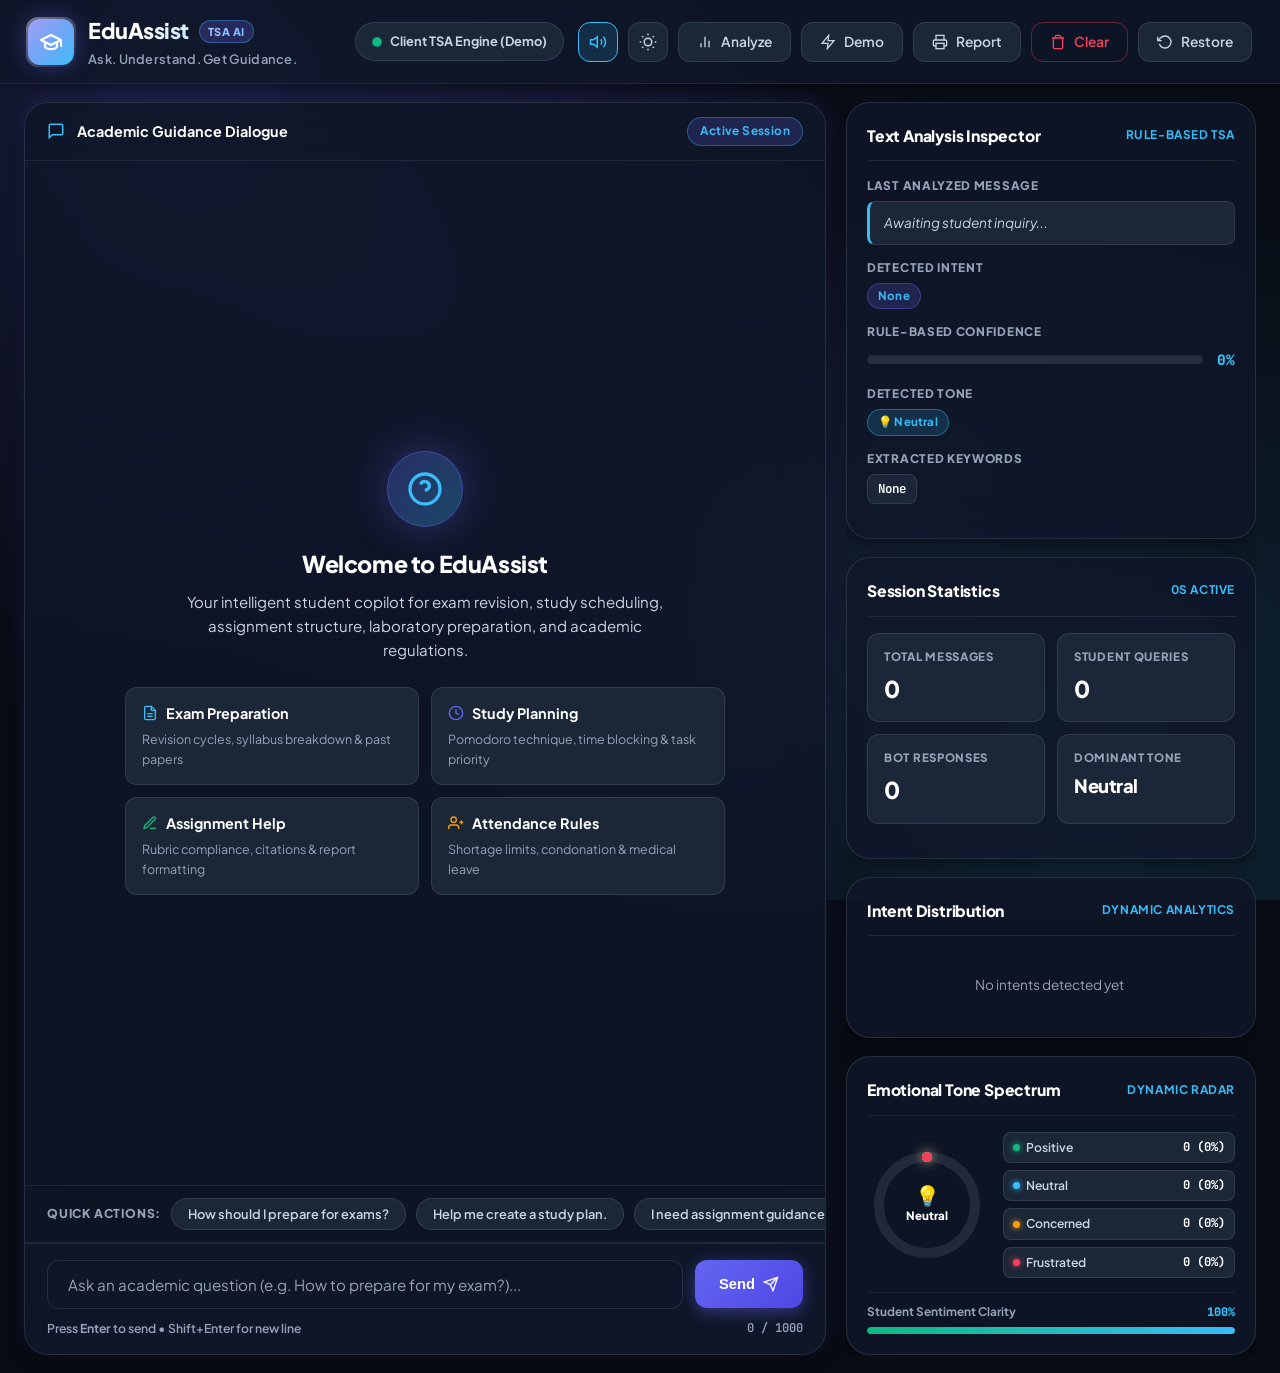
==== commit 9123cc9d: "feat: add dynamic sentiment donut chart, session restore feature, button alignments and responsive U" ====
--- a/index.html
+++ b/index.html
@@ -72,6 +72,10 @@
         <button id="btnClear" class="btn btn-danger-outline" title="Clear Chat & Reset Runtime Session">
           <svg width="16" height="16" viewBox="0 0 24 24" fill="none" stroke="currentColor" stroke-width="2"><polyline points="3 6 5 6 21 6"/><path d="M19 6v14a2 2 0 0 1-2 2H7a2 2 0 0 1-2-2V6m3 0V4a2 2 0 0 1 2-2h4a2 2 0 0 1 2 2v2"/></svg>
           Clear
+        </button>
+        <button id="btnRestore" class="btn btn-secondary" title="Restore Previously Cleared Chat Session">
+          <svg width="16" height="16" viewBox="0 0 24 24" fill="none" stroke="currentColor" stroke-width="2"><polyline points="1 4 1 10 7 10"/><path d="M3.51 15a9 9 0 1 0 2.13-9.36L1 10"/></svg>
+          Restore
         </button>
       </div>
     </div>
@@ -290,6 +294,66 @@
         </div>
       </div>
 
+      <!-- Panel 4: Sentiment & Tone Spectrum (Dynamic Pictorial Chart) -->
+      <div class="panel-card" id="sentimentChartPanel">
+        <div class="panel-title">
+          <span>Emotional Tone Spectrum</span>
+          <span class="panel-subtitle" id="chartEngagementBadge">Dynamic Radar</span>
+        </div>
+
+        <div class="sentiment-chart-container">
+          <!-- Interactive SVG Donut Graph -->
+          <div class="donut-chart-wrapper">
+            <svg class="donut-svg" viewBox="0 0 120 120" width="120" height="120">
+              <circle class="donut-bg" cx="60" cy="60" r="48"></circle>
+              <circle id="donutSegmentPositive" class="donut-segment segment-positive" cx="60" cy="60" r="48" stroke-dasharray="0 301.6" stroke-dashoffset="0"></circle>
+              <circle id="donutSegmentNeutral" class="donut-segment segment-neutral" cx="60" cy="60" r="48" stroke-dasharray="0 301.6" stroke-dashoffset="0"></circle>
+              <circle id="donutSegmentConcerned" class="donut-segment segment-concerned" cx="60" cy="60" r="48" stroke-dasharray="0 301.6" stroke-dashoffset="0"></circle>
+              <circle id="donutSegmentFrustrated" class="donut-segment segment-frustrated" cx="60" cy="60" r="48" stroke-dasharray="0 301.6" stroke-dashoffset="0"></circle>
+            </svg>
+            <div class="donut-center-info">
+              <span id="donutCenterIcon" class="donut-center-icon">💡</span>
+              <span id="donutCenterTone" class="donut-center-tone">Neutral</span>
+            </div>
+          </div>
+
+          <!-- Dynamic Spectrum Breakdown Grid -->
+          <div class="sentiment-spectrum-grid">
+            <div class="spectrum-item item-positive" id="specPositive">
+              <span class="spec-dot dot-positive"></span>
+              <span class="spec-name">Positive</span>
+              <span class="spec-count" id="countPositive">0 (0%)</span>
+            </div>
+            <div class="spectrum-item item-neutral" id="specNeutral">
+              <span class="spec-dot dot-neutral"></span>
+              <span class="spec-name">Neutral</span>
+              <span class="spec-count" id="countNeutral">0 (0%)</span>
+            </div>
+            <div class="spectrum-item item-concerned" id="specConcerned">
+              <span class="spec-dot dot-concerned"></span>
+              <span class="spec-name">Concerned</span>
+              <span class="spec-count" id="countConcerned">0 (0%)</span>
+            </div>
+            <div class="spectrum-item item-frustrated" id="specFrustrated">
+              <span class="spec-dot dot-frustrated"></span>
+              <span class="spec-name">Frustrated</span>
+              <span class="spec-count" id="countFrustrated">0 (0%)</span>
+            </div>
+          </div>
+        </div>
+
+        <!-- Dynamic Academic Wellness Health Bar -->
+        <div class="academic-health-wrap">
+          <div class="health-header">
+            <span>Student Sentiment Clarity</span>
+            <span id="sentimentClarityPct" style="font-family: var(--font-mono); font-weight: 800; color: var(--accent-cyan);">100%</span>
+          </div>
+          <div class="progress-track" style="height: 7px;">
+            <div id="sentimentClarityFill" class="progress-fill" style="width: 100%; background: linear-gradient(90deg, #10b981, #38bdf8);"></div>
+          </div>
+        </div>
+      </div>
+
     </aside>
   </main>
 
--- a/css/styles.css
+++ b/css/styles.css
@@ -1159,6 +1159,148 @@
 }
 
 /* ==============================================================================
+   Panel 4: Sentiment & Tone Spectrum Chart (SVG Donut & Legend Grid)
+   ============================================================================== */
+.sentiment-chart-container {
+  display: flex;
+  align-items: center;
+  gap: 16px;
+  margin-bottom: 14px;
+}
+
+.donut-chart-wrapper {
+  position: relative;
+  width: 120px;
+  height: 120px;
+  flex-shrink: 0;
+  display: flex;
+  align-items: center;
+  justify-content: center;
+}
+
+.donut-svg {
+  transform: rotate(-90deg);
+  overflow: visible;
+}
+
+.donut-bg {
+  fill: none;
+  stroke: rgba(148, 163, 184, 0.15);
+  stroke-width: 10;
+}
+
+.donut-segment {
+  fill: none;
+  stroke-width: 10;
+  stroke-linecap: round;
+  transition: stroke-dasharray 0.6s cubic-bezier(0.16, 1, 0.3, 1), stroke-dashoffset 0.6s cubic-bezier(0.16, 1, 0.3, 1);
+}
+
+.segment-positive {
+  stroke: var(--tone-positive);
+  filter: drop-shadow(0 0 6px rgba(16, 185, 129, 0.4));
+}
+.segment-neutral {
+  stroke: var(--tone-neutral);
+  filter: drop-shadow(0 0 6px rgba(56, 189, 248, 0.4));
+}
+.segment-concerned {
+  stroke: var(--tone-concerned);
+  filter: drop-shadow(0 0 6px rgba(245, 158, 11, 0.4));
+}
+.segment-frustrated {
+  stroke: var(--tone-frustrated);
+  filter: drop-shadow(0 0 6px rgba(244, 63, 94, 0.4));
+}
+
+.donut-center-info {
+  position: absolute;
+  display: flex;
+  flex-direction: column;
+  align-items: center;
+  justify-content: center;
+  text-align: center;
+  pointer-events: none;
+}
+
+.donut-center-icon {
+  font-size: 1.25rem;
+  line-height: 1;
+}
+
+.donut-center-tone {
+  font-size: 0.72rem;
+  font-weight: 800;
+  text-transform: capitalize;
+  color: var(--text-primary);
+  margin-top: 2px;
+}
+
+.sentiment-spectrum-grid {
+  display: flex;
+  flex-direction: column;
+  gap: 7px;
+  flex: 1;
+}
+
+.spectrum-item {
+  display: flex;
+  align-items: center;
+  justify-content: space-between;
+  padding: 5px 9px;
+  background: var(--bg-surface-elevated);
+  border: 1px solid var(--border-card);
+  border-radius: var(--radius-sm);
+  font-size: 0.76rem;
+  font-weight: 600;
+  transition: var(--transition-fast);
+}
+
+.spectrum-item:hover {
+  transform: translateX(3px);
+  border-color: var(--accent-primary);
+}
+
+.spec-dot {
+  width: 7px;
+  height: 7px;
+  border-radius: 50%;
+  margin-right: 6px;
+  display: inline-block;
+}
+
+.dot-positive { background-color: var(--tone-positive); box-shadow: 0 0 6px var(--tone-positive); }
+.dot-neutral { background-color: var(--tone-neutral); box-shadow: 0 0 6px var(--tone-neutral); }
+.dot-concerned { background-color: var(--tone-concerned); box-shadow: 0 0 6px var(--tone-concerned); }
+.dot-frustrated { background-color: var(--tone-frustrated); box-shadow: 0 0 6px var(--tone-frustrated); }
+
+.spec-name {
+  color: var(--text-secondary);
+  flex: 1;
+}
+
+.spec-count {
+  font-family: var(--font-mono);
+  font-weight: 700;
+  color: var(--text-primary);
+}
+
+.academic-health-wrap {
+  margin-top: 6px;
+  padding-top: 10px;
+  border-top: 1px solid var(--border-subtle);
+}
+
+.health-header {
+  display: flex;
+  justify-content: space-between;
+  font-size: 0.74rem;
+  font-weight: 700;
+  color: var(--text-muted);
+  margin-bottom: 5px;
+}
+
+/* ==============================================================================
    Modals
    ============================================================================== */
 .modal-overlay {
